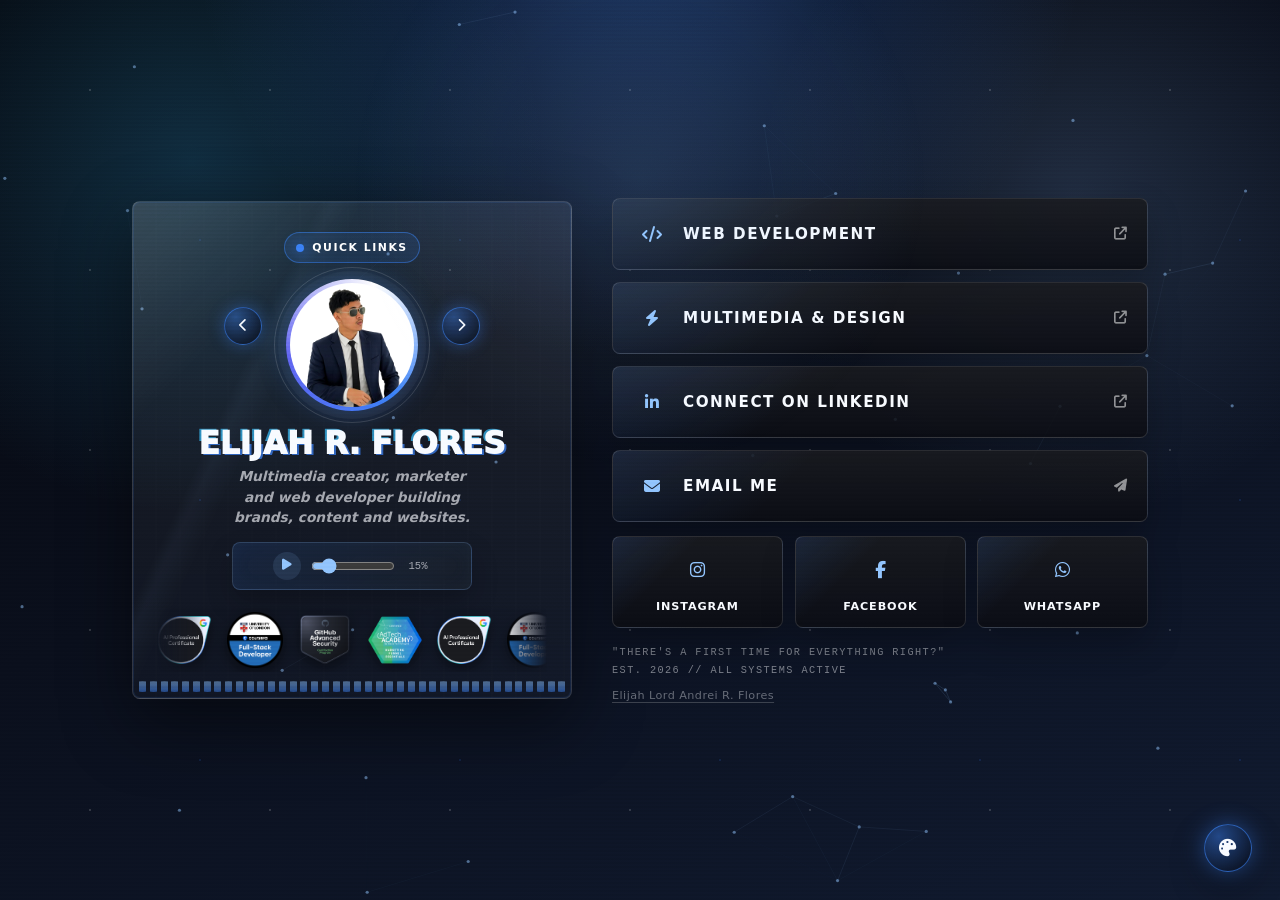
==== index.html @ 5e75b644 "Add About landing page, merged web portfolio and domain/SEO updates - /about/: landing page about El" ====
<!DOCTYPE html>
<html lang="en">
<head>
    <meta charset="UTF-8">
    <meta name="viewport" content="width=device-width, initial-scale=1.0">
    <meta name="theme-color" content="#04060c">
    <meta name="description" content="Elijah Lord Andrei R. Flores (Elijah Flores) is a multimedia creator, marketer and web developer. Find his web development work, portfolio, LinkedIn, email and social links in one place.">
    <meta name="keywords" content="Elijah Lord Andrei R. Flores, Elijah Flores, Elijah R. Flores, Elijah, Elijah Flores web developer, Elijah Flores portfolio, Elijah Flores links, multimedia, marketing, web developer, full-stack developer">
    <meta name="author" content="Elijah Lord Andrei R. Flores">
    <meta name="robots" content="index, follow, max-image-preview:large">
    <link rel="canonical" href="https://www.elijahflores.xyz/">
    <meta property="og:type" content="website">
    <meta property="og:site_name" content="Elijah R. Flores">
    <meta property="og:url" content="https://www.elijahflores.xyz/">
    <meta property="og:title" content="Elijah R. Flores | Links, Portfolio &amp; Socials">
    <meta property="og:description" content="Multimedia creator, marketer and web developer. Portfolio, LinkedIn, email and socials in one place.">
    <meta property="og:image" content="https://www.elijahflores.xyz/images/og/elijah-flores-links.jpg">
    <meta property="og:image:secure_url" content="https://www.elijahflores.xyz/images/og/elijah-flores-links.jpg">
    <meta property="og:image:type" content="image/jpeg">
    <meta property="og:image:width" content="1200">
    <meta property="og:image:height" content="630">
    <meta property="og:image:alt" content="Elijah R. Flores - Links and Portfolio">
    <meta name="twitter:card" content="summary_large_image">
    <meta name="twitter:title" content="Elijah R. Flores | Links, Portfolio &amp; Socials">
    <meta name="twitter:description" content="Multimedia creator, marketer and web developer. Portfolio, LinkedIn, email and socials in one place.">
    <meta name="twitter:image" content="https://www.elijahflores.xyz/images/og/elijah-flores-links.jpg">
    <meta name="twitter:image:alt" content="Elijah R. Flores - Links and Portfolio">
    <title>Elijah Lord Andrei R. Flores | Elijah Flores - Links, Multimedia, Marketing & Web Developer</title>
    <script type="application/ld+json">{"@context": "https://schema.org", "@type": "Person", "name": "Elijah Lord Andrei R. Flores", "givenName": "Elijah Lord Andrei", "familyName": "Flores", "alternateName": ["Elijah Flores", "Elijah R. Flores", "Elijah Lord Andrei Flores", "Elijah Lord Andrei R. Flores", "Elijah", "primelordd"], "url": "https://www.elijahflores.xyz/", "image": "https://www.elijahflores.xyz/images/og/elijah-flores-links.jpg", "jobTitle": "Web Developer, Multimedia Creator and Marketer", "description": "Elijah Lord Andrei R. Flores (Elijah Flores) is a multimedia creator, marketer and web developer. Find his web development work, portfolio, LinkedIn, email and social links in one place.", "knowsAbout": ["Web development", "Full-stack development", "Multimedia", "Digital marketing", "Social media content", "Branding", "Generative AI"], "sameAs": ["https://www.elijahflores.xyz/web-development/", "https://elijahportfolio.xyz", "https://www.linkedin.com/in/elijahlordandreiflores/", "https://www.instagram.com/primelordd", "https://www.facebook.com/dreiixx1/"]}</script>
    <script type="application/ld+json">{"@context": "https://schema.org", "@type": "WebSite", "name": "Elijah R. Flores | Links", "alternateName": ["Elijah Flores Links", "Elijah Lord Andrei R. Flores"], "url": "https://www.elijahflores.xyz/", "inLanguage": "en", "author": {"@type": "Person", "name": "Elijah Lord Andrei R. Flores"}}</script>
    <script>try{var t=localStorage.getItem("quicklinks_theme");if(t)document.documentElement.dataset.theme=t}catch(e){}</script>
    <link rel="stylesheet" href="style.css">
    <link rel="stylesheet" href="https://cdnjs.cloudflare.com/ajax/libs/font-awesome/6.4.0/css/all.min.css">
</head>
<body>
    <div class="space-background">
        <div class="city-glow"></div>
        <div class="halftone"></div>
        <div class="web-grid"></div>
        <div class="starfield"></div>
        <canvas id="web-canvas" aria-hidden="true"></canvas>
        <div class="binary-stream" aria-hidden="true"></div>
    </div>

    <div class="theme-modal" id="theme-modal" hidden>
        <div class="theme-backdrop" data-close></div>
        <div class="theme-dialog" role="dialog" aria-modal="true" aria-labelledby="theme-title">
            <div class="theme-dialog-head">
                <h2 id="theme-title">Choose a theme</h2>
                <button class="theme-close" type="button" aria-label="Close" data-close><i data-icon="close" class="fa-solid fa-xmark"></i></button>
            </div>
            <div class="theme-menu" id="theme-menu" role="radiogroup" aria-label="Theme"></div>
        </div>
    </div>

    <audio id="bg-music" preload="auto" autoplay loop>
        <source src="bgmusic.mp3" type="audio/mpeg">
    </audio>

    <main class="container">
        <header class="profile">
            <svg class="web-corner tl" viewBox="0 0 120 120" aria-hidden="true"><path d="M0 0 L120 0 M0 0 L110 45 M0 0 L85 85 M0 0 L45 110 M0 0 L0 120 M30 0 Q26 22 0 30 M58 0 Q48 48 0 58 M90 0 Q72 72 0 90" transform="translate(0 0)"/></svg><svg class="web-corner tr" viewBox="0 0 120 120" aria-hidden="true"><path d="M0 0 L120 0 M0 0 L110 45 M0 0 L85 85 M0 0 L45 110 M0 0 L0 120 M30 0 Q26 22 0 30 M58 0 Q48 48 0 58 M90 0 Q72 72 0 90" transform="translate(0 0)"/></svg><svg class="web-corner bl" viewBox="0 0 120 120" aria-hidden="true"><path d="M0 0 L120 0 M0 0 L110 45 M0 0 L85 85 M0 0 L45 110 M0 0 L0 120 M30 0 Q26 22 0 30 M58 0 Q48 48 0 58 M90 0 Q72 72 0 90" transform="translate(0 0)"/></svg><svg class="web-corner br" viewBox="0 0 120 120" aria-hidden="true"><path d="M0 0 L120 0 M0 0 L110 45 M0 0 L85 85 M0 0 L45 110 M0 0 L0 120 M30 0 Q26 22 0 30 M58 0 Q48 48 0 58 M90 0 Q72 72 0 90" transform="translate(0 0)"/></svg><div class="theme-emblem spider"><svg class="hanging-spider" viewBox="0 0 34 120" aria-hidden="true"><line class="thread" x1="17" y1="0" x2="17" y2="92"/><g transform="translate(17 104)"><path class="legs" d="M-4 -2 L-13 -9 L-16 -2 M-4 1 L-14 3 L-15 10 M-4 4 L-10 12 M4 -2 L13 -9 L16 -2 M4 1 L14 3 L15 10 M4 4 L10 12"/><ellipse class="bug" rx="6" ry="8" cy="2"/><circle class="bug" r="4" cy="-8"/><path class="mark" d="M0 -2 L2.2 3 L0 8 L-2.2 3 Z"/></g></svg></div><div class="theme-emblem bat"><svg viewBox="0 0 100 50" aria-hidden="true"><path fill="#ffc400" d="M50 4 L56 14 Q62 10 70 12 Q82 6 98 20 Q86 20 82 28 Q80 24 74 26 Q68 28 66 36 Q60 30 56 34 L50 46 L44 34 Q40 30 34 36 Q32 28 26 26 Q20 24 18 28 Q14 20 2 20 Q18 6 30 12 Q38 10 44 14 Z"/></svg></div><div class="theme-emblem reactor"><svg viewBox="0 0 60 60" aria-hidden="true"><circle cx="30" cy="30" r="27" fill="#061a22" stroke="#6fe3ff" stroke-width="2"/><circle cx="30" cy="30" r="19" fill="none" stroke="#6fe3ff" stroke-width="2" stroke-dasharray="7 4"/><circle cx="30" cy="30" r="9" fill="#e9fbff"/><circle cx="30" cy="30" r="13" fill="none" stroke="#6fe3ff" stroke-width="1.5"/></svg></div>
            <div class="signal-pill">
                <span class="pulse-dot"></span>
                Quick Links
            </div>
            <div class="profile-stage">
                <div class="profile-frame">
                <img src="images/profile/web/default.jpg" alt="Elijah Flores" class="profile-img" decoding="async">
                <img class="profile-img-fx" alt="" aria-hidden="true" decoding="async">
            </div>
                <button class="theme-step prev" id="theme-prev" type="button" aria-label="Previous theme"><i data-icon="prev" class="fa-solid fa-chevron-left"></i></button>
                    <button class="theme-step next" id="theme-next" type="button" aria-label="Next theme"><i data-icon="next" class="fa-solid fa-chevron-right"></i></button>
            </div>
            <h1 class="glitch" data-text="ELIJAH R. FLORES">ELIJAH R. FLORES</h1>
            <p class="profile-bio" id="profile-bio">Multimedia creator, marketer and web developer building brands, content and websites.</p>
                        <div class="volume-control" id="volume-control" aria-label="Background music controls">
                <button class="music-toggle" id="music-toggle" type="button" aria-label="Pause music">
                    <i class="fa-solid fa-pause" id="vol-icon"></i>
                </button>
                <div class="volume-details">
                    <input type="range" id="volume-slider" min="0" max="1" step="0.01" value="0.15" aria-label="Volume">
                    <span id="vol-percentage">15%</span>
                </div>
            </div>
        <div class="badge-marquee" aria-label="Certification badges">
            <div class="music-visualizer" aria-hidden="true"><span></span><span></span><span></span><span></span><span></span><span></span><span></span><span></span><span></span><span></span><span></span><span></span><span></span><span></span><span></span><span></span><span></span><span></span><span></span><span></span><span></span><span></span><span></span><span></span><span></span><span></span><span></span><span></span><span></span><span></span><span></span><span></span><span></span><span></span><span></span><span></span><span></span><span></span><span></span><span></span></div>
                        <div class="badge-viewport"><div class="badge-track"><span class="badge-item" title="Google AI Professional Certificate — Coursera"><img src="images/badges/google-ai-professional-certificate.png" alt="Google AI Professional Certificate" loading="lazy" decoding="async"></span><span class="badge-item" title="Full-Stack Developer — University of London on Coursera"><img src="images/badges/full-stack-developer.png" alt="Full-Stack Developer" loading="lazy" decoding="async"></span><span class="badge-item" title="GitHub Advanced Security — GitHub"><img src="images/badges/github-advanced-security.png" alt="GitHub Advanced Security" loading="lazy" decoding="async"></span><span class="badge-item" title="Marketing Funnel Essentials — Basis Technologies"><img src="images/badges/marketing-funnel-essentials.png" alt="Marketing Funnel Essentials" loading="lazy" decoding="async"></span><span class="badge-item" title="Google AI Professional Certificate — Coursera"><img src="images/badges/google-ai-professional-certificate.png" alt="" loading="lazy" decoding="async"></span><span class="badge-item" title="Full-Stack Developer — University of London on Coursera"><img src="images/badges/full-stack-developer.png" alt="" loading="lazy" decoding="async"></span><span class="badge-item" title="GitHub Advanced Security — GitHub"><img src="images/badges/github-advanced-security.png" alt="" loading="lazy" decoding="async"></span><span class="badge-item" title="Marketing Funnel Essentials — Basis Technologies"><img src="images/badges/marketing-funnel-essentials.png" alt="" loading="lazy" decoding="async"></span><span class="badge-item" title="Google AI Professional Certificate — Coursera"><img src="images/badges/google-ai-professional-certificate.png" alt="" loading="lazy" decoding="async"></span><span class="badge-item" title="Full-Stack Developer — University of London on Coursera"><img src="images/badges/full-stack-developer.png" alt="" loading="lazy" decoding="async"></span><span class="badge-item" title="GitHub Advanced Security — GitHub"><img src="images/badges/github-advanced-security.png" alt="" loading="lazy" decoding="async"></span><span class="badge-item" title="Marketing Funnel Essentials — Basis Technologies"><img src="images/badges/marketing-funnel-essentials.png" alt="" loading="lazy" decoding="async"></span><span class="badge-item" title="Google AI Professional Certificate — Coursera"><img src="images/badges/google-ai-professional-certificate.png" alt="" loading="lazy" decoding="async"></span><span class="badge-item" title="Full-Stack Developer — University of London on Coursera"><img src="images/badges/full-stack-developer.png" alt="" loading="lazy" decoding="async"></span><span class="badge-item" title="GitHub Advanced Security — GitHub"><img src="images/badges/github-advanced-security.png" alt="" loading="lazy" decoding="async"></span><span class="badge-item" title="Marketing Funnel Essentials — Basis Technologies"><img src="images/badges/marketing-funnel-essentials.png" alt="" loading="lazy" decoding="async"></span></div></div>
        </div>
        </header>

        <!-- SLIDESHOW DISABLED: remove this comment wrapper (and the one around slideshow.js) to re-enable
        <section class="slideshow-container" aria-label="Portfolio preview">
            <div class="section-kicker">
                <span>Featured Work</span>
                <span class="live-wire"></span>
            </div>
            <div class="slider-wrapper">
                <div class="slide active">
                    <picture>
                        <source srcset="images/optimized/Portfolio-Post_05-mobile.jpg" media="(max-width: 700px)">
                        <img src="images/optimized/Portfolio-Post_05-mobile.jpg" alt="Design Project 1" loading="eager" decoding="async" fetchpriority="high">
                    </picture>
                    <div class="slide-caption">About me</div>
                </div>
                <div class="slide">
                    <picture>
                        <source srcset="images/optimized/Portfolio-Post_01-mobile.jpg" media="(max-width: 700px)">
                        <img src="images/optimized/Portfolio-Post_01-mobile.jpg" alt="Design Project 2" loading="lazy" decoding="async">
                    </picture>
                    <div class="slide-caption">Brand & Companies I worked with</div>
                </div>
                <div class="slide">
                    <picture>
                        <source srcset="images/optimized/Portfolio-Post_02-mobile.jpg" media="(max-width: 700px)">
                        <img src="images/optimized/Portfolio-Post_02-mobile.jpg" alt="Design Project 3" loading="lazy" decoding="async">
                    </picture>
                    <div class="slide-caption">Social Media Posts</div>
                </div>
                <div class="slide">
                    <picture>
                        <source srcset="images/optimized/Portfolio-Post_03-mobile.jpg" media="(max-width: 700px)">
                        <img src="images/optimized/Portfolio-Post_03-mobile.jpg" alt="Design Project 4" loading="lazy" decoding="async">
                    </picture>
                    <div class="slide-caption">Social Media Reels</div>
                </div>
                <div class="slide">
                    <picture>
                        <source srcset="images/optimized/Portfolio-Post_04-mobile.jpg" media="(max-width: 700px)">
                        <img src="images/optimized/Portfolio-Post_04-mobile.jpg" alt="Design Project 5" loading="lazy" decoding="async">
                    </picture>
                    <div class="slide-caption">Tools I use</div>
                </div>
                <div class="slide">
                    <picture>
                        <source srcset="images/optimized/Portfolio-Post_06-mobile.jpg" media="(max-width: 700px)">
                        <img src="images/optimized/Portfolio-Post_06-mobile.jpg" alt="Design Project 6" loading="lazy" decoding="async">
                    </picture>
                    <div class="slide-caption">Brandings</div>
                </div>
            </div>

            <button class="slider-btn prev" id="prevSlide" type="button" aria-label="Previous slide">
                <i class="fa-solid fa-chevron-left"></i>
            </button>

            <button class="slider-btn next" id="nextSlide" type="button" aria-label="Next slide">
                <i class="fa-solid fa-chevron-right"></i>
            </button>

            <div class="slider-dots" aria-label="Slide navigation">
                <button class="dot active" type="button" aria-label="Show slide 1"></button>
                <button class="dot" type="button" aria-label="Show slide 2"></button>
                <button class="dot" type="button" aria-label="Show slide 3"></button>
                <button class="dot" type="button" aria-label="Show slide 4"></button>
                <button class="dot" type="button" aria-label="Show slide 5"></button>
                <button class="dot" type="button" aria-label="Show slide 6"></button>
            </div>
        </section>
        -->

        <nav class="link-grid" aria-label="Quick links">
            <a href="web-development/" class="universal-btn" target="_blank" rel="noopener noreferrer">
                <div class="btn-content">
                    <i data-icon="web" class="fa-solid fa-code"></i>
                    <span>Web Development</span>
                </div>
                <i data-icon="ext" class="fa-solid fa-arrow-up-right-from-square btn-arrow"></i>
                <div class="btn-shimmer"></div>
            </a>

            <a href="https://elijahportfolio.xyz" class="universal-btn" target="_blank" rel="noopener noreferrer">
                <div class="btn-content">
                    <i data-icon="portfolio" class="fa-solid fa-bolt"></i>
                    <span>Multimedia &amp; Design</span>
                </div>
                <i data-icon="ext" class="fa-solid fa-arrow-up-right-from-square btn-arrow"></i>
                <div class="btn-shimmer"></div>
            </a>

            <a href="https://www.linkedin.com/in/elijahlordandreiflores/" class="universal-btn" target="_blank" rel="noopener noreferrer">
                <div class="btn-content">
                    <i class="fa-brands fa-linkedin-in"></i>
                    <span>Connect on LinkedIn</span>
                </div>
                <i data-icon="ext" class="fa-solid fa-arrow-up-right-from-square btn-arrow"></i>
                <div class="btn-shimmer"></div>
            </a>
        </nav>

        <nav class="link-grid contact-grid" aria-label="Contact links">
            <a href="mailto:elijahflores0204@gmail.com" class="universal-btn" target="_blank" rel="noopener noreferrer">
                <div class="btn-content">
                    <i data-icon="mail" class="fa-solid fa-envelope"></i>
                    <span>Email Me</span>
                </div>
                <i data-icon="send" class="fa-solid fa-paper-plane btn-arrow"></i>
                <div class="btn-shimmer"></div>
            </a>
        </nav>

        <nav class="social-grid" aria-label="Social links">
            <a href="https://www.instagram.com/primelordd" class="social-chip" target="_blank" rel="noopener noreferrer" aria-label="Instagram">
                <i class="fa-brands fa-instagram"></i>
                <span>Instagram</span>
            </a>

            <a href="https://www.facebook.com/dreiixx1/" class="social-chip" target="_blank" rel="noopener noreferrer" aria-label="Facebook">
                <i class="fa-brands fa-facebook-f"></i>
                <span>Facebook</span>
            </a>

            <a href="https://wa.me/639694589629" class="social-chip" target="_blank" rel="noopener noreferrer" aria-label="WhatsApp">
                <i class="fa-brands fa-whatsapp"></i>
                <span>WhatsApp</span>
            </a>
        </nav>

        <footer>
            <p class="timestamp">"There's a first time for everything right?"</p>
            <p class="timestamp">EST. 2026 // ALL SYSTEMS ACTIVE</p>
            <p class="footer-credit"><a href="about/" title="About Elijah Lord Andrei R. Flores - Elijah Flores, web developer, multimedia and marketing">Elijah Lord Andrei R. Flores</a></p>
        </footer>
    </main>

<button class="theme-toggle" id="theme-toggle" type="button" aria-label="Choose theme" aria-haspopup="dialog"><i data-icon="theme" class="fa-solid fa-palette"></i></button>

    <button class="back-to-top" id="back-to-top" type="button" aria-label="Back to top">
        <i data-icon="top" class="fa-solid fa-chevron-up"></i>
    </button>

    <script src="theme.js"></script>
    <script src="script.js"></script>
    <script src="spider-web.js"></script>
    <!-- <script src="slideshow.js"></script> -->
</body>
</html>
---- style.css ----
:root {
    --void: #030309;
    --void-2: #090913;
    --ink: #0d0d12;
    --panel: rgba(13, 14, 22, 0.72);
    --panel-strong: rgba(5, 6, 12, 0.88);
    --chrome: #f8fbff;
    --muted: rgba(248, 251, 255, 0.64);
    --faint: rgba(248, 251, 255, 0.16);
    --red: #3b82f6;
    --red-rgb: 59, 130, 246;
    --electric-rgb: 147, 197, 253;
    --cyan-rgb: 56, 189, 248;
    --accent2: #6366f1;
    --bg-a: #04060c;
    --bg-b: #0a0f1c;
    --bg-c: #101a30;
    --emblem-fx: none;
    --red-dark: #8f061d;
    --electric: #93c5fd;
    --cyan: #38bdf8;
    --violet: #aa55ff;
    --radius: 8px;
    --shadow-red: 0 0 28px rgba(var(--red-rgb), 0.34);
    --shadow-electric: 0 0 28px rgba(var(--electric-rgb), 0.28);
}

* {
    margin: 0;
    padding: 0;
    box-sizing: border-box;
}

html {
    color-scheme: dark;
    scroll-behavior: smooth;
}

body {
    min-height: 100vh;
    overflow-x: hidden;
    background: var(--void);
    color: var(--chrome);
    font-family: Inter, ui-sans-serif, system-ui, -apple-system, BlinkMacSystemFont, "Segoe UI", sans-serif;
}

body.is-loading {
    cursor: progress;
}

body::before {
    content: "";
    position: fixed;
    inset: 0;
    z-index: 30;
    pointer-events: none;
    background: linear-gradient(rgba(255, 255, 255, 0.035) 50%, rgba(0, 0, 0, 0.06) 50%);
    background-size: 100% 4px;
    mix-blend-mode: overlay;
    opacity: 0.38;
}

body::after {
    content: "";
    position: fixed;
    inset: 0;
    z-index: 31;
    pointer-events: none;
    background: radial-gradient(circle at var(--cursor-x, 50%) var(--cursor-y, 20%), rgba(var(--electric-rgb), 0.16), transparent 18rem);
    opacity: 0.85;
}

button,
input,
a {
    font: inherit;
}

a {
    color: inherit;
}

.space-background {
    position: fixed;
    inset: 0;
    z-index: -4;
    overflow: hidden;
    background:
        radial-gradient(circle at 50% -10%, rgba(var(--red-rgb), 0.34), transparent 28rem),
        radial-gradient(circle at 15% 18%, rgba(var(--cyan-rgb), 0.2), transparent 22rem),
        radial-gradient(circle at 84% 22%, rgba(var(--electric-rgb), 0.16), transparent 20rem),
        linear-gradient(155deg, var(--bg-a) 0%, var(--bg-b) 45%, var(--bg-c) 100%);
}

.city-glow {
    position: absolute;
    inset: auto -8rem -10rem -8rem;
    height: 45vh;
    background:
        linear-gradient(90deg, transparent 0 7%, rgba(var(--red-rgb), 0.24) 7% 8%, transparent 8% 14%, rgba(var(--cyan-rgb), 0.2) 14% 15%, transparent 15% 26%, rgba(var(--electric-rgb), 0.16) 26% 27%, transparent 27% 100%),
        linear-gradient(180deg, transparent, rgba(var(--red-rgb), 0.2) 45%, rgba(0, 0, 0, 0.78));
    clip-path: polygon(0 48%, 8% 45%, 8% 30%, 14% 30%, 14% 53%, 22% 50%, 22% 34%, 29% 34%, 29% 42%, 36% 42%, 36% 22%, 43% 22%, 43% 55%, 51% 46%, 51% 18%, 58% 18%, 58% 42%, 66% 42%, 66% 27%, 73% 27%, 73% 54%, 81% 48%, 81% 32%, 89% 32%, 89% 46%, 100% 44%, 100% 100%, 0 100%);
    filter: blur(1px);
    opacity: 0.52;
}

.halftone {
    position: absolute;
    inset: 0;
    background-image: radial-gradient(circle, rgba(255, 255, 255, 0.18) 1px, transparent 1.4px);
    background-size: 14px 14px;
    opacity: 0.15;
    mask-image: radial-gradient(circle at 50% 20%, #000 0 22rem, transparent 60rem);
}

.web-grid {
    position: absolute;
    inset: -20%;
    background:
        repeating-linear-gradient(32deg, transparent 0 88px, rgba(255, 255, 255, 0.075) 89px, transparent 90px),
        repeating-linear-gradient(148deg, transparent 0 92px, rgba(var(--red-rgb), 0.09) 93px, transparent 94px);
    transform: rotate(-5deg);
    opacity: 0.35;
    animation: webDrift 22s linear infinite;
}

.starfield {
    position: absolute;
    inset: 0;
    background-image:
        radial-gradient(circle, rgba(255, 255, 255, 0.8) 0 1px, transparent 1.5px),
        radial-gradient(circle, rgba(var(--red-rgb), 0.7) 0 1px, transparent 1.6px);
    background-size: 180px 180px, 260px 260px;
    background-position: 0 0, 70px 110px;
    opacity: 0.2;
    animation: starSwim 85s linear infinite;
}

#web-canvas {
    position: fixed;
    inset: 0;
    width: 100vw;
    height: 100vh;
    z-index: -1;
    pointer-events: none;
}

.binary-stream {
    position: fixed;
    inset: 0;
    z-index: -2;
    overflow: hidden;
    pointer-events: none;
}

.binary-unit {
    position: absolute;
    color: var(--electric);
    font-family: ui-monospace, SFMono-Regular, Consolas, "Liberation Mono", monospace;
    font-weight: 800;
    text-shadow: 0 0 16px rgba(var(--electric-rgb), 0.75);
    opacity: 0;
    animation: driftFall linear forwards;
}

.electric-spark {
    position: fixed;
    z-index: 40;
    width: 9px;
    height: 9px;
    border-radius: 999px;
    pointer-events: none;
    background: var(--electric);
    box-shadow: 0 0 14px var(--electric), 0 0 28px rgba(var(--red-rgb), 0.7);
    transform: translate(-50%, -50%);
    animation: sparkPop 720ms ease-out forwards;
}

.container {
    position: relative;
    z-index: 10;
    width: min(100%, 456px);
    margin: 0 auto;
    padding: 34px 18px 42px;
    animation: cameraDrop 900ms cubic-bezier(0.16, 1, 0.3, 1) both;
}

.profile {
    position: relative;
    margin-bottom: 20px;
    padding: 22px 18px 20px;
    text-align: center;
    background:
        linear-gradient(135deg, rgba(255, 255, 255, 0.1), transparent 24%),
        linear-gradient(180deg, rgba(255, 255, 255, 0.08), rgba(255, 255, 255, 0.025));
    border: 1px solid rgba(255, 255, 255, 0.14);
    border-radius: var(--radius);
    box-shadow: 0 24px 70px rgba(0, 0, 0, 0.48), inset 0 0 0 1px rgba(var(--red-rgb), 0.12);
    backdrop-filter: blur(18px);
    overflow: hidden;
    animation: cinematicRise 900ms 90ms cubic-bezier(0.16, 1, 0.3, 1) both;
}

.profile::before,
.profile::after {
    content: "";
    position: absolute;
    inset: 0;
    pointer-events: none;
}

.profile::before {
    background:
        linear-gradient(115deg, transparent 0 28%, rgba(var(--electric-rgb), 0.18) 30%, transparent 34% 100%),
        repeating-linear-gradient(90deg, transparent 0 22px, rgba(255, 255, 255, 0.045) 23px, transparent 24px);
    mix-blend-mode: screen;
    opacity: 0.46;
}

.profile::after {
    border: 1px solid rgba(var(--red-rgb), 0.42);
    clip-path: polygon(0 0, 34% 0, 34% 1px, 66% 1px, 66% 0, 100% 0, 100% 100%, 70% 100%, 70% calc(100% - 1px), 28% calc(100% - 1px), 28% 100%, 0 100%);
}

.signal-pill {
    position: relative;
    z-index: 1;
    display: inline-flex;
    align-items: center;
    gap: 8px;
    margin-bottom: 16px;
    padding: 8px 11px;
    border: 1px solid rgba(var(--electric-rgb), 0.28);
    border-radius: 999px;
    background: rgba(var(--electric-rgb), 0.08);
    color: var(--electric);
    font-size: 0.68rem;
    font-weight: 800;
    letter-spacing: 0.14em;
    text-transform: uppercase;
}

.pulse-dot {
    width: 8px;
    height: 8px;
    border-radius: 999px;
    background: var(--electric);
    box-shadow: 0 0 14px var(--electric);
    animation: pulse 1.4s ease-in-out infinite;
}

.profile-frame {
    position: relative;
    z-index: 1;
    width: 132px;
    height: 132px;
    margin: 0 auto 18px;
    padding: 4px;
    border-radius: 30% 12% 30% 12%;
    background:
        conic-gradient(from 140deg, var(--red), var(--electric), var(--cyan), var(--red)),
        linear-gradient(#000, #000);
    box-shadow: var(--shadow-red), 0 0 0 8px rgba(255, 255, 255, 0.035);
    animation: profileCharge 5s ease-in-out infinite;
}

.profile-frame::before {
    content: "";
    position: absolute;
    inset: -12px;
    z-index: 0;
    border: 1px solid rgba(255, 255, 255, 0.14);
    border-radius: 32% 14% 32% 14%;
    transform: rotate(-4deg);
}

.music-visualizer {
    position: absolute;
    inset: -6px -18px -20px;
    z-index: 0;
    display: flex;
    align-items: flex-end;
    justify-content: space-between;
    gap: 3px;
    pointer-events: none;
    opacity: 0.5;
    transition: opacity 240ms ease;
}

.music-visualizer span {
    flex: 1 1 0;
    height: 100%;
    border-radius: 3px 3px 0 0;
    background: linear-gradient(180deg, var(--red), var(--electric));
    box-shadow: 0 0 10px rgba(var(--electric-rgb), 0.5);
    transform-origin: 50% 100%;
    transform: scaleY(0.12);
    animation: visualizerIdle 1.8s ease-in-out infinite;
    animation-delay: calc(var(--i, 0) * -70ms);
}

body.music-playing .music-visualizer { opacity: 0.85; }
body.music-playing .music-visualizer span { animation-name: visualizerPulse; animation-duration: 760ms; }

.profile-img {
    position: relative;
    z-index: 2;
    display: block;
    width: 100%;
    height: 100%;
    object-fit: cover;
    object-position: 50% 24%;
    border-radius: inherit;
    filter: contrast(1.08) saturate(1.05);
}

h1 {
    position: relative;
    z-index: 1;
    margin-bottom: 8px;
    color: var(--chrome);
    font-size: 1.95rem;
    line-height: 0.92;
    font-weight: 950;
    letter-spacing: 0;
    text-transform: uppercase;
    text-wrap: balance;
}

.glitch::before,
.glitch::after {
    content: attr(data-text);
    position: absolute;
    inset: 0;
    pointer-events: none;
    opacity: 0.72;
}

.glitch::before {
    color: var(--cyan);
    z-index: -1;
    clip-path: inset(0 0 55% 0);
    transform: translate(-2px, -1px);
    animation: glitchShift 2.6s infinite steps(2, end);
}

.glitch::after {
    color: var(--red);
    z-index: -2;
    clip-path: inset(48% 0 0 0);
    transform: translate(2px, 1px);
    animation: glitchShift 3.2s infinite reverse steps(2, end);
}

.tagline {
    position: relative;
    z-index: 1;
    margin-bottom: 15px;
    color: var(--muted);
    font-size: 0.72rem;
    font-weight: 800;
    letter-spacing: 0.2em;
    text-transform: uppercase;
}

.profile-stats {
    position: relative;
    z-index: 1;
    display: grid;
    grid-template-columns: repeat(3, 1fr);
    gap: 8px;
    margin-bottom: 12px;
}

.profile-stats span {
    min-width: 0;
    padding: 9px 6px;
    border: 1px solid rgba(255, 255, 255, 0.12);
    background: rgba(0, 0, 0, 0.32);
    color: var(--chrome);
    font-size: 0.68rem;
    font-weight: 850;
    letter-spacing: 0.1em;
    text-transform: uppercase;
}

.section-kicker {
    position: absolute;
    top: 12px;
    left: 12px;
    right: 12px;
    z-index: 12;
    display: flex;
    align-items: center;
    gap: 10px;
    color: var(--electric);
    font-size: 0.66rem;
    font-weight: 900;
    letter-spacing: 0.18em;
    text-transform: uppercase;
    text-shadow: 0 0 16px rgba(var(--electric-rgb), 0.7);
}

.live-wire {
    flex: 1;
    height: 1px;
    background: linear-gradient(90deg, var(--electric), rgba(var(--red-rgb), 0.2), transparent);
    box-shadow: 0 0 16px rgba(var(--electric-rgb), 0.75);
}

.slideshow-container {
    position: relative;
    width: 100%;
    aspect-ratio: 1 / 1.08;
    margin-bottom: 16px;
    overflow: hidden;
    border: 1px solid rgba(255, 255, 255, 0.15);
    border-radius: var(--radius);
    background: var(--panel-strong);
    box-shadow: 0 24px 70px rgba(0, 0, 0, 0.52), var(--shadow-red);
    isolation: isolate;
    animation: cinematicRise 900ms 220ms cubic-bezier(0.16, 1, 0.3, 1) both;
}

.slideshow-container::before {
    content: "";
    position: absolute;
    inset: 0;
    z-index: 4;
    pointer-events: none;
    background:
        linear-gradient(180deg, rgba(0, 0, 0, 0.38), transparent 28%, rgba(0, 0, 0, 0.82)),
        repeating-linear-gradient(0deg, transparent 0 17px, rgba(255, 255, 255, 0.035) 18px, transparent 19px);
}

.slideshow-container::after {
    content: "";
    position: absolute;
    inset: 0;
    z-index: 5;
    pointer-events: none;
    border: 1px solid rgba(var(--red-rgb), 0.35);
    box-shadow: inset 0 0 34px rgba(var(--red-rgb), 0.16);
}

.slider-wrapper,
.slide,
.slide picture {
    position: relative;
    width: 100%;
    height: 100%;
}

.slide picture {
    display: block;
}

.slide {
    position: absolute;
    inset: 0;
    opacity: 0;
    transform: scale(1.06) skewX(-0.6deg);
    transition: opacity 650ms ease, transform 900ms ease;
}

.slide.active {
    opacity: 1;
    transform: scale(1) skewX(0);
}

.slide img {
    display: block;
    width: 100%;
    height: 100%;
    object-fit: cover;
    opacity: 0;
    filter: saturate(1.1) contrast(1.04);
    transition: opacity 420ms ease, filter 420ms ease;
}

.slide img.is-loaded {
    opacity: 1;
}

.slide-caption {
    position: absolute;
    left: 12px;
    right: 12px;
    bottom: 42px;
    z-index: 8;
    width: auto;
    padding: 13px 14px;
    border-left: 3px solid var(--electric);
    border-radius: 0 var(--radius) var(--radius) 0;
    background:
        linear-gradient(90deg, rgba(0, 0, 0, 0.9), rgba(7, 8, 13, 0.78) 65%, rgba(0, 0, 0, 0.2)),
        repeating-linear-gradient(135deg, transparent 0 10px, rgba(255, 255, 255, 0.04) 11px, transparent 12px);
    color: var(--chrome);
    font-size: 0.72rem;
    font-weight: 900;
    letter-spacing: 0.16em;
    text-align: left;
    text-shadow: 0 2px 10px rgba(0, 0, 0, 0.96);
    text-transform: uppercase;
    backdrop-filter: blur(10px);
    box-shadow: 0 10px 26px rgba(0, 0, 0, 0.35);
}

.slider-btn {
    position: absolute;
    top: 50%;
    z-index: 16;
    display: grid;
    place-items: center;
    width: 40px;
    height: 48px;
    border: 1px solid rgba(255, 255, 255, 0.14);
    background: rgba(0, 0, 0, 0.62);
    color: var(--chrome);
    cursor: pointer;
    transition: transform 180ms ease, background 180ms ease, color 180ms ease, border-color 180ms ease;
    backdrop-filter: blur(14px);
}

.slider-btn:focus-visible {
    border-color: rgba(var(--electric-rgb), 0.8);
    background: var(--electric);
    color: #111;
    outline: none;
}

.slider-btn:active {
    transform: translateY(-50%) scale(0.94);
}

.prev {
    left: 10px;
    transform: translateY(-50%);
}

.next {
    right: 10px;
    transform: translateY(-50%);
}

.slider-dots {
    position: absolute;
    bottom: 14px;
    left: 50%;
    z-index: 18;
    display: flex;
    gap: 8px;
    transform: translateX(-50%);
}

.dot {
    width: 8px;
    height: 8px;
    border: 0;
    border-radius: 999px;
    background: rgba(255, 255, 255, 0.34);
    cursor: pointer;
    transition: width 240ms ease, background 240ms ease, box-shadow 240ms ease;
}

.dot:focus-visible {
    background: var(--cyan);
    outline: none;
}

.dot.active {
    width: 26px;
    background: var(--electric);
    box-shadow: 0 0 16px rgba(var(--electric-rgb), 0.85);
}

.link-grid {
    display: flex;
    flex-direction: column;
    gap: 10px;
}

.universal-btn,
.social-chip {
    position: relative;
    align-items: center;
    overflow: hidden;
    border: 1px solid rgba(255, 255, 255, 0.13);
    border-radius: var(--radius);
    background:
        linear-gradient(135deg, rgba(var(--red-rgb), 0.13), transparent 34%),
        linear-gradient(180deg, rgba(255, 255, 255, 0.07), rgba(255, 255, 255, 0.025)),
        rgba(5, 6, 12, 0.86);
    color: var(--chrome);
    text-decoration: none;
    box-shadow: 0 16px 34px rgba(0, 0, 0, 0.24);
    backdrop-filter: blur(16px);
    transition: transform 220ms ease, border-color 220ms ease, box-shadow 220ms ease, background 220ms ease;
    will-change: transform;
    animation: linkStagger 700ms cubic-bezier(0.16, 1, 0.3, 1) both;
}

.universal-btn {
    display: flex;
    justify-content: space-between;
    min-height: 62px;
    padding: 11px 13px;
}

.universal-btn:nth-child(1) {
    animation-delay: 340ms;
}

.universal-btn:nth-child(2) {
    animation-delay: 420ms;
}

.contact-grid .universal-btn {
    animation-delay: 660ms;
}

.universal-btn::before {
    content: "";
    position: absolute;
    inset: 0;
    opacity: 0;
    background:
        linear-gradient(90deg, transparent, rgba(var(--electric-rgb), 0.16), transparent),
        repeating-linear-gradient(135deg, transparent 0 12px, rgba(255, 255, 255, 0.045) 13px, transparent 14px);
    transition: opacity 220ms ease;
}

.btn-content {
    position: relative;
    z-index: 2;
    display: flex;
    align-items: center;
    min-width: 0;
    gap: 12px;
}

.btn-content i {
    display: grid;
    place-items: center;
    flex: 0 0 38px;
    width: 38px;
    height: 38px;
    border: 1px solid rgba(var(--electric-rgb), 0.34);
    border-radius: 7px;
    background: rgba(var(--electric-rgb), 0.1);
    color: var(--electric);
    font-size: 1rem;
    box-shadow: inset 0 0 18px rgba(var(--electric-rgb), 0.06);
}

.btn-content span {
    min-width: 0;
    overflow-wrap: anywhere;
    color: var(--chrome);
    font-size: 0.84rem;
    font-weight: 900;
    letter-spacing: 0.1em;
    line-height: 1.25;
    text-align: left;
    text-transform: uppercase;
}

.btn-arrow {
    position: relative;
    z-index: 2;
    flex: 0 0 auto;
    margin-left: 12px;
    color: rgba(255, 255, 255, 0.54);
    font-size: 0.82rem;
    transition: transform 220ms ease, color 220ms ease;
}

.btn-shimmer {
    position: absolute;
    inset: 0 auto 0 -130%;
    width: 70%;
    background: linear-gradient(90deg, transparent, rgba(255, 255, 255, 0.22), transparent);
    transform: skewX(-18deg);
    transition: left 650ms ease;
}

.universal-btn:focus-visible {
    border-color: rgba(var(--electric-rgb), 0.68);
    background:
        linear-gradient(135deg, rgba(var(--red-rgb), 0.28), rgba(var(--electric-rgb), 0.08) 40%, rgba(var(--cyan-rgb), 0.08)),
        rgba(10, 10, 18, 0.82);
    box-shadow: 0 20px 46px rgba(0, 0, 0, 0.36), var(--shadow-electric);
    outline: none;
}

.universal-btn:focus-visible::before {
    opacity: 1;
}

.universal-btn:focus-visible .btn-shimmer {
    left: 130%;
}

.universal-btn:focus-visible .btn-arrow {
    color: var(--electric);
    transform: translate(2px, -2px);
}


.social-grid {
    display: grid;
    grid-template-columns: repeat(3, minmax(0, 1fr));
    gap: 10px;
    width: 100%;
    overflow: visible;
    margin: 10px 0;
}

.contact-grid {
    margin-top: 10px;
}

.social-chip {
    display: grid;
    min-width: 0;
    width: 100%;
    min-height: 76px;
    padding: 12px 8px;
    place-items: center;
    gap: 8px;
    color: var(--chrome);
    text-align: center;
    text-decoration: none;
}

.social-chip:nth-child(1) { animation-delay: 500ms; }
.social-chip:nth-child(2) { animation-delay: 560ms; }
.social-chip:nth-child(3) { animation-delay: 620ms; }

.social-chip i {
    display: grid;
    place-items: center;
    width: 38px;
    height: 38px;
    border: 1px solid rgba(var(--electric-rgb), 0.34);
    border-radius: 7px;
    background: rgba(var(--electric-rgb), 0.1);
    color: var(--electric);
    font-size: 1.08rem;
}

.social-chip span {
    min-width: 0;
    max-width: 100%;
    overflow: hidden;
    text-overflow: ellipsis;
    white-space: nowrap;
    color: var(--chrome);
    font-size: 0.62rem;
    font-weight: 900;
    letter-spacing: 0.08em;
    line-height: 1.1;
    text-transform: uppercase;
}

.social-chip:focus-visible {
    border-color: rgba(var(--electric-rgb), 0.68);
    background:
        linear-gradient(135deg, rgba(var(--red-rgb), 0.28), rgba(var(--electric-rgb), 0.08) 40%, rgba(var(--cyan-rgb), 0.08)),
        rgba(10, 10, 18, 0.82);
    box-shadow: 0 20px 46px rgba(0, 0, 0, 0.36), var(--shadow-electric);
    outline: none;
}

.volume-control {
    position: relative;
    z-index: 1;
    display: flex;
    align-items: center;
    justify-content: center;
    gap: 10px;
    width: 100%;
    max-width: 240px;
    margin: 0 auto;
    padding: 9px 11px;
    border: 1px solid rgba(var(--electric-rgb), 0.22);
    border-radius: var(--radius);
    background:
        linear-gradient(135deg, rgba(var(--red-rgb), 0.16), rgba(var(--electric-rgb), 0.06)),
        rgba(0, 0, 0, 0.34);
    box-shadow: inset 0 0 20px rgba(var(--electric-rgb), 0.05), 0 12px 26px rgba(0, 0, 0, 0.24);
    backdrop-filter: blur(18px);
}

.music-toggle {
    display: grid;
    place-items: center;
    width: 28px;
    height: 28px;
    border: 0;
    border-radius: 999px;
    background: rgba(var(--electric-rgb), 0.12);
    color: var(--electric);
    cursor: pointer;
}

.volume-details {
    display: flex;
    align-items: center;
    gap: 10px;
}

#volume-slider {
    width: 84px;
    cursor: pointer;
    accent-color: var(--electric);
}

#vol-icon {
    width: auto;
    color: var(--electric);
    font-size: 0.8rem;
}

#vol-percentage {
    min-width: 27px;
    color: var(--muted);
    font-family: ui-monospace, SFMono-Regular, Consolas, "Liberation Mono", monospace;
    font-size: 0.66rem;
}

footer {
    margin-top: 20px;
    padding-bottom: 52px;
    color: rgba(248, 251, 255, 0.48);
    text-align: center;
}

.back-to-top {
    position: fixed;
    right: 18px;
    bottom: 78px;
    z-index: 98;
    display: grid;
    place-items: center;
    width: 34px;
    height: 34px;
    border: 1px solid rgba(var(--electric-rgb), 0.34);
    border-radius: 999px;
    background: rgba(5, 6, 12, 0.74);
    color: var(--electric);
    box-shadow: 0 14px 34px rgba(0, 0, 0, 0.38);
    cursor: pointer;
    opacity: 0;
    pointer-events: none;
    transform: translateY(10px);
    transition: opacity 220ms ease, transform 220ms ease, border-color 220ms ease;
    backdrop-filter: blur(18px);
}

.back-to-top.is-visible {
    opacity: 1;
    pointer-events: auto;
    transform: translateY(0);
}

.back-to-top:focus-visible {
    border-color: rgba(var(--electric-rgb), 0.8);
    outline: none;
}

.timestamp {
    font-family: ui-monospace, SFMono-Regular, Consolas, "Liberation Mono", monospace;
    font-size: 0.64rem;
    letter-spacing: 0.14em;
    line-height: 1.7;
    text-transform: uppercase;
}

@keyframes starSwim {
    from {
        background-position: 0 0, 70px 110px;
    }

    to {
        background-position: 0 -1000px, 70px -890px;
    }
}

@keyframes webDrift {
    from {
        transform: rotate(-5deg) translate3d(0, 0, 0);
    }

    to {
        transform: rotate(-5deg) translate3d(120px, -80px, 0);
    }
}

@keyframes driftFall {
    0% {
        transform: translate3d(0, -12vh, 0) rotate(0deg);
        opacity: 0;
    }

    12%,
    82% {
        opacity: 0.42;
    }

    100% {
        transform: translate3d(var(--drift-x, 0), 112vh, 0) rotate(var(--spin, 0deg));
        opacity: 0;
    }
}

@keyframes sparkPop {
    0% {
        opacity: 1;
        transform: translate(-50%, -50%) scale(0.35);
    }

    100% {
        opacity: 0;
        transform: translate(calc(-50% + var(--spark-x, 0px)), calc(-50% + var(--spark-y, 0px))) scale(2.8);
    }
}

@keyframes pulse {
    0%,
    100% {
        transform: scale(1);
        opacity: 1;
    }

    50% {
        transform: scale(0.62);
        opacity: 0.55;
    }
}

@keyframes profileCharge {
    0%,
    100% {
        filter: hue-rotate(0deg);
        box-shadow: var(--shadow-red), 0 0 0 8px rgba(255, 255, 255, 0.035);
    }

    50% {
        filter: hue-rotate(-12deg);
        box-shadow: var(--shadow-electric), 0 0 0 8px rgba(255, 255, 255, 0.045);
    }
}

@keyframes glitchShift {
    0%,
    88%,
    100% {
        transform: translate(0);
    }

    90% {
        transform: translate(-3px, 1px);
    }

    92% {
        transform: translate(4px, -1px);
    }

    94% {
        transform: translate(-1px, -2px);
    }
}

@keyframes cameraDrop {
    0% {
        opacity: 0;
        filter: blur(18px) brightness(1.7);
        transform: translateY(34px) scale(1.04);
    }

    100% {
        opacity: 1;
        filter: blur(0) brightness(1);
        transform: translateY(0) scale(1);
    }
}

@keyframes cinematicRise {
    0% {
        opacity: 0;
        transform: translateY(24px) scale(0.98);
    }

    100% {
        opacity: 1;
        transform: translateY(0) scale(1);
    }
}

@keyframes linkStagger {
    0% {
        transform: translateY(18px);
    }

    100% {
        transform: translateY(0);
    }
}

@keyframes visualizerIdle {
    0%, 100% { transform: scaleY(0.1); }
    50% { transform: scaleY(0.24); }
}

@keyframes visualizerPulse {
    0%, 100% { transform: scaleY(0.12); }
    40% { transform: scaleY(0.75); }
    70% { transform: scaleY(0.4); }
}

@media (min-width: 780px) {
    .container {
        padding-top: 46px;
    }
}

@media (max-width: 640px) {
    .container {
        padding-top: 34px;
    }

    .volume-control {
        max-width: 220px;
    }

    #volume-slider {
        width: 68px;
    }

    .back-to-top {
        right: 10px;
        bottom: 14px;
        width: 32px;
        height: 32px;
    }
}

@media (max-width: 420px) {
    .container {
        padding-inline: 12px;
    }

    .profile {
        padding-inline: 14px;
    }

    h1 {
        font-size: 1.62rem;
    }

    .btn-content span {
        font-size: 0.78rem;
    }

    .slideshow-container {
        aspect-ratio: 1 / 1.12;
    }

    .slide-caption {
        bottom: 42px;
        padding: 10px 12px;
    }

    .social-grid {
        gap: 8px;
    }

    .social-chip {
        min-height: 70px;
    }
}

@media (prefers-reduced-motion: reduce) {
    *,
    *::before,
    *::after {
        scroll-behavior: auto !important;
        animation-duration: 0.001ms !important;
        animation-iteration-count: 1 !important;
        transition-duration: 0.001ms !important;
    }

    .binary-stream,
    #web-canvas,
    .music-visualizer {
        display: none;
    }
}

/* Credly badge marquee (inside profile card) */
.badge-marquee { position: relative; z-index: 1; width: 100%; margin-top: 18px; pointer-events: none; user-select: none; }
.badge-viewport {
    overflow: hidden;
    padding: 4px 0;
    -webkit-mask-image: linear-gradient(90deg, transparent, #000 12%, #000 88%, transparent);
    mask-image: linear-gradient(90deg, transparent, #000 12%, #000 88%, transparent);
}
.badge-track { display: flex; gap: 14px; width: max-content; animation: badge-scroll 36s linear infinite; }
.badge-item { flex: 0 0 auto; display: block; pointer-events: none; }
.badge-item img { display: block; width: 56px; height: 56px; object-fit: contain; filter: drop-shadow(0 4px 8px rgba(0,0,0,.5)); -webkit-user-drag: none; }
@keyframes badge-scroll { to { transform: translateX(calc(-25% - 3.5px)); } }
@media (prefers-reduced-motion: reduce) { .badge-track { animation: none; } }

/* Beat-synced visualizer (driven by script.js via --lvl / --bass) */
body.viz-live .music-visualizer { opacity: 0.9; }
body.viz-live .music-visualizer span {
    animation: none;
    transform: none;
    height: calc((0.06 + var(--lvl, 0) * 0.94) * 100%);
    transition: none;
}
body.viz-live .profile-frame { box-shadow: var(--shadow-red), 0 0 calc(10px + var(--bass, 0) * 46px) rgba(var(--electric-rgb), calc(0.15 + var(--bass, 0) * 0.5)), 0 0 0 8px rgba(255, 255, 255, 0.035); }

/* Spider-Man theme extras */
.web-corner { display: none; position: absolute; z-index: 1; width: 120px; height: 120px; pointer-events: none; opacity: 0.55; }
.web-corner path { fill: none; stroke: rgba(255, 255, 255, 0.75); stroke-width: 1; stroke-linecap: round; }
.web-corner.tl { top: 0; left: 0; }
.web-corner.tr { top: 0; right: 0; transform: scaleX(-1); }
.web-corner.bl { bottom: 0; left: 0; transform: scaleY(-1); opacity: 0.3; }
.web-corner.br { bottom: 0; right: 0; transform: scale(-1, -1); opacity: 0.3; }

.theme-emblem { display: none; position: absolute; top: 0; right: 22px; z-index: 3; pointer-events: none; }
.hanging-spider {
    display: block; width: 34px; height: 120px;
    pointer-events: none; transform-origin: 50% 0; animation: spiderDangle 4.2s ease-in-out infinite;
}
.hanging-spider .thread { stroke: rgba(255, 255, 255, 0.8); stroke-width: 1; }
.hanging-spider .bug { fill: #0b0b12; stroke: var(--red); stroke-width: 1.2; }
.hanging-spider .mark { fill: var(--red); }
.hanging-spider .legs { stroke: #0b0b12; stroke-width: 1.8; fill: none; stroke-linecap: round; }
@keyframes spiderDangle { 0%, 100% { transform: rotate(-5deg) translateY(0); } 50% { transform: rotate(5deg) translateY(8px); } }

.signal-pill { border-color: rgba(var(--red-rgb), 0.5); background: rgba(var(--red-rgb), 0.12); color: #fff; }
.pulse-dot { background: var(--red); box-shadow: 0 0 14px var(--red); }
.profile::after { border-color: rgba(var(--red-rgb), 0.55); }
.profile-frame { background: conic-gradient(from 140deg, var(--red), var(--accent2), #fff, var(--red)), linear-gradient(#000, #000); }
.music-visualizer span { background: linear-gradient(180deg, var(--accent2), var(--red)); box-shadow: 0 0 10px rgba(var(--red-rgb), 0.5); }
@media (prefers-reduced-motion: reduce) { .hanging-spider { animation: none; } }

/* ---------- Theme selector ---------- */
.theme-toggle {
    position: fixed; right: 18px; bottom: 18px; z-index: 97;
    display: grid; place-items: center; width: 48px; height: 48px; cursor: pointer;
    color: var(--chrome); font-size: 1.1rem;
    border: 1px solid rgba(var(--red-rgb), 0.6); border-radius: 999px;
    background: radial-gradient(circle at 30% 25%, rgba(var(--red-rgb), 0.45), rgba(5, 6, 12, 0.85));
    box-shadow: 0 0 22px rgba(var(--red-rgb), 0.45), 0 14px 34px rgba(0, 0, 0, 0.45);
    backdrop-filter: blur(14px); transition: transform 160ms ease, box-shadow 160ms ease;
}
.theme-toggle:focus-visible { transform: scale(1.08); box-shadow: 0 0 30px rgba(var(--red-rgb), 0.8), 0 14px 34px rgba(0, 0, 0, 0.45); outline: none; }

.theme-modal { position: fixed; inset: 0; z-index: 100; display: grid; place-items: center; padding: 18px; }
.theme-modal[hidden] { display: none; }
.theme-backdrop { position: absolute; inset: 0; background: rgba(0, 0, 0, 0.7); backdrop-filter: blur(6px); animation: themeFade 180ms ease both; }
.theme-dialog {
    position: relative; width: min(100%, 440px); max-height: 86vh; overflow-y: auto; padding: 18px;
    background: var(--panel-strong); border: 1px solid rgba(var(--red-rgb), 0.5); border-radius: 14px;
    box-shadow: 0 30px 90px rgba(0, 0, 0, 0.7), 0 0 36px rgba(var(--red-rgb), 0.22); animation: themePop 220ms cubic-bezier(0.16, 1, 0.3, 1) both;
}
.theme-dialog-head { display: flex; align-items: center; justify-content: space-between; margin-bottom: 14px; }
.theme-dialog-head h2 { font-size: 1rem; letter-spacing: 0.12em; text-transform: uppercase; }
.theme-close { display: grid; place-items: center; width: 32px; height: 32px; cursor: pointer; color: var(--chrome); background: rgba(255, 255, 255, 0.08); border: 0; border-radius: 999px; }
.theme-close:focus-visible { background: rgba(var(--red-rgb), 0.4); outline: none; }
.theme-menu { display: grid; grid-template-columns: repeat(2, 1fr); gap: 10px; }
.theme-option {
    display: flex; flex-direction: column; align-items: flex-start; gap: 10px; width: 100%; padding: 12px; cursor: pointer; text-align: left;
    color: var(--chrome); background: rgba(255, 255, 255, 0.05); border: 1px solid rgba(255, 255, 255, 0.12); border-radius: 10px; font-size: 0.86rem; font-weight: 800;
    transition: transform 140ms ease, border-color 140ms ease;
}
.theme-option:focus-visible { transform: translateY(-2px); border-color: rgba(var(--red-rgb), 0.7); outline: none; }
.theme-option[aria-checked="true"] { border-color: var(--red); background: rgba(var(--red-rgb), 0.16); }
.theme-swatch { display: flex; width: 100%; height: 26px; border-radius: 6px; overflow: hidden; }
.theme-swatch i { flex: 1; display: block; }
@keyframes themeFade { from { opacity: 0; } }
@keyframes themePop { from { opacity: 0; transform: translateY(12px) scale(0.96); } }

/* ---------- Themes (default = Spider-Man, set in :root) ---------- */
html[data-theme="spiderman"] .web-corner { display: block; }
html[data-theme="spiderman"] .theme-emblem.spider { display: block; }
.web-corner { display: none; }

/* Batman */
html[data-theme="batman"] {
    --red: #ffc400; --red-rgb: 255, 196, 0; --electric: #aeb6c2; --electric-rgb: 174, 182, 194;
    --cyan: #6b7684; --cyan-rgb: 107, 118, 132; --accent2: #2a2f38;
    --bg-a: #030304; --bg-b: #0b0c10; --bg-c: #15161b;
}
html[data-theme="batman"] .theme-emblem.bat { display: block; width: 86px; right: 18px; top: 10px; opacity: 0.9; filter: drop-shadow(0 0 10px rgba(255, 196, 0, 0.7)); animation: emblemPulse 3.4s ease-in-out infinite; }
html[data-theme="batman"] .city-glow { opacity: 0.8; }

/* Iron Man */
html[data-theme="ironman"] {
    --red: #e11d2e; --red-rgb: 225, 29, 46; --electric: #ffc94a; --electric-rgb: 255, 201, 74;
    --cyan: #6fe3ff; --cyan-rgb: 111, 227, 255; --accent2: #8a1520;
    --bg-a: #060203; --bg-b: #12070a; --bg-c: #2a0a0e;
}
html[data-theme="ironman"] .theme-emblem.reactor { display: block; width: 58px; right: 20px; top: 16px; animation: reactorSpin 12s linear infinite; filter: drop-shadow(0 0 12px rgba(111, 227, 255, 0.9)); }

/* Cartoon */
html[data-theme="cartoon"] {
    --red: #ff4d6d; --red-rgb: 255, 77, 109; --electric: #ffe14d; --electric-rgb: 255, 225, 77;
    --cyan: #4dd2ff; --cyan-rgb: 77, 210, 255; --accent2: #7c4dff;
    --bg-a: #2a1a6e; --bg-b: #3b2493; --bg-c: #5a2a9c; --panel-strong: rgba(30, 18, 80, 0.92);
}
html[data-theme="cartoon"] body, html[data-theme="cartoon"] button, html[data-theme="cartoon"] input { font-family: "Comic Sans MS", "Chalkboard SE", "Comic Neue", cursive; }
html[data-theme="cartoon"] .profile, html[data-theme="cartoon"] .universal-btn, html[data-theme="cartoon"] .social-chip {
    border: 3px solid #000; border-radius: 18px; box-shadow: 5px 5px 0 #000;
}
html[data-theme="cartoon"] .profile::after { display: none; }
html[data-theme="cartoon"] .halftone { opacity: 0.35; background-size: 22px 22px; }
html[data-theme="cartoon"] .profile-frame { border-radius: 50%; box-shadow: 5px 5px 0 #000; }
html[data-theme="cartoon"] .profile-img { border-radius: 50%; }

/* Cyberpunk */
html[data-theme="cyberpunk"] {
    --red: #ff2a6d; --red-rgb: 255, 42, 109; --electric: #fcee09; --electric-rgb: 252, 238, 9;
    --cyan: #05d9e8; --cyan-rgb: 5, 217, 232; --accent2: #7a04eb;
    --bg-a: #08011a; --bg-b: #0d0221; --bg-c: #1f0838;
}
html[data-theme="cyberpunk"] .profile, html[data-theme="cyberpunk"] .universal-btn { border-radius: 2px; }

/* Vaporwave */
html[data-theme="vaporwave"] {
    --red: #ff71ce; --red-rgb: 255, 113, 206; --electric: #b967ff; --electric-rgb: 185, 103, 255;
    --cyan: #01cdfe; --cyan-rgb: 1, 205, 254; --accent2: #05ffa1;
    --bg-a: #1a0b2e; --bg-b: #2a1250; --bg-c: #4a1d6e;
}
html[data-theme="vaporwave"] .city-glow { opacity: 0.8; filter: hue-rotate(-30deg); }

/* Matrix terminal */
html[data-theme="terminal"] {
    --red: #00ff6a; --red-rgb: 0, 255, 106; --electric: #b8ffcf; --electric-rgb: 184, 255, 207;
    --cyan: #00cc88; --cyan-rgb: 0, 204, 136; --accent2: #006633;
    --bg-a: #000a03; --bg-b: #01120a; --bg-c: #021a0d;
}
html[data-theme="terminal"] *:not(i) { font-family: ui-monospace, SFMono-Regular, Consolas, "Liberation Mono", monospace; }
html[data-theme="terminal"] .profile, html[data-theme="terminal"] .universal-btn, html[data-theme="terminal"] .social-chip { border-radius: 0; }

/* Aurora */
html[data-theme="aurora"] {
    --red: #00e6a8; --red-rgb: 0, 230, 168; --electric: #7cf0ff; --electric-rgb: 124, 240, 255;
    --cyan: #9b7bff; --cyan-rgb: 155, 123, 255; --accent2: #1e6bff;
    --bg-a: #02101a; --bg-b: #04192b; --bg-c: #0a2a3a;
}

@keyframes emblemPulse { 0%, 100% { opacity: 0.65; } 50% { opacity: 1; } }
@keyframes reactorSpin { to { transform: rotate(360deg); } }
@media (prefers-reduced-motion: reduce) { .theme-emblem { animation: none !important; } }

/* Prev / next theme buttons flanking the profile picture */
.theme-step {
    position: absolute; top: 50%; z-index: 4; display: grid; place-items: center; width: 38px; height: 38px; margin-top: -19px;
    cursor: pointer; color: var(--chrome); font-size: 0.85rem;
    border: 1px solid rgba(var(--red-rgb), 0.6); border-radius: 999px;
    background: radial-gradient(circle at 30% 25%, rgba(var(--red-rgb), 0.4), rgba(5, 6, 12, 0.85));
    box-shadow: 0 0 16px rgba(var(--red-rgb), 0.4); transition: transform 140ms ease, box-shadow 140ms ease;
}
.theme-step.prev { left: -62px; }
.theme-step.next { right: -62px; }
.theme-step:focus-visible { transform: scale(1.12); box-shadow: 0 0 24px rgba(var(--red-rgb), 0.8); outline: none; }

/* Subtle hover (hover-capable devices only) */
@media (hover: hover) {
    .universal-btn, .social-chip, .theme-toggle, .theme-step, .theme-option, .theme-close, .back-to-top { transition: border-color 200ms ease, background-color 200ms ease, box-shadow 200ms ease; }
    .universal-btn:hover, .social-chip:hover { border-color: rgba(var(--electric-rgb), 0.4); box-shadow: 0 10px 24px rgba(0, 0, 0, 0.3); }
    .theme-toggle:hover, .theme-step:hover, .back-to-top:hover { border-color: var(--red); box-shadow: 0 0 14px rgba(var(--red-rgb), 0.35); }
    .theme-option:hover { border-color: rgba(var(--red-rgb), 0.5); }
    .theme-close:hover { background: rgba(var(--red-rgb), 0.25); }
}

/* ---------- Per-theme shapes: profile card, buttons, chips, photo frame ---------- */
/* Batman: bat-wing notch on the card, chamfered buttons */
html[data-theme="batman"] .profile { border-radius: 0; clip-path: polygon(0 0, 38% 0, 42% 14px, 50% 6px, 58% 14px, 62% 0, 100% 0, 100% calc(100% - 22px), calc(100% - 22px) 100%, 22px 100%, 0 calc(100% - 22px)); }
html[data-theme="batman"] .universal-btn { border-radius: 0; clip-path: polygon(14px 0, calc(100% - 14px) 0, 100% 50%, calc(100% - 14px) 100%, 14px 100%, 0 50%); }
html[data-theme="batman"] .social-chip { border-radius: 0; clip-path: polygon(10px 0, calc(100% - 10px) 0, 100% 50%, calc(100% - 10px) 100%, 10px 100%, 0 50%); }
html[data-theme="batman"] .profile-frame, html[data-theme="batman"] .profile-img { border-radius: 14% 14% 50% 50% / 10% 10% 40% 40%; }

/* Iron Man: HUD chamfers on opposite corners */
html[data-theme="ironman"] .profile { border-radius: 0; clip-path: polygon(0 28px, 28px 0, 100% 0, 100% calc(100% - 28px), calc(100% - 28px) 100%, 0 100%); }
html[data-theme="ironman"] .universal-btn { border-radius: 0; clip-path: polygon(0 12px, 12px 0, 100% 0, 100% calc(100% - 12px), calc(100% - 12px) 100%, 0 100%); }
html[data-theme="ironman"] .social-chip { border-radius: 0; clip-path: polygon(0 9px, 9px 0, 100% 0, 100% calc(100% - 9px), calc(100% - 9px) 100%, 0 100%); }
html[data-theme="ironman"] .profile-frame, html[data-theme="ironman"] .profile-img { border-radius: 50%; }

/* Cartoon: chunky bubbles */
html[data-theme="cartoon"] .profile { border-radius: 30px; }
html[data-theme="cartoon"] .universal-btn { border-radius: 999px; }
html[data-theme="cartoon"] .social-chip { border-radius: 999px; }

/* Cyberpunk: slashed corners */
html[data-theme="cyberpunk"] .profile { border-radius: 0; clip-path: polygon(0 0, calc(100% - 30px) 0, 100% 30px, 100% 100%, 30px 100%, 0 calc(100% - 30px)); }
html[data-theme="cyberpunk"] .universal-btn { border-radius: 0; clip-path: polygon(0 0, calc(100% - 16px) 0, 100% 16px, 100% 100%, 16px 100%, 0 calc(100% - 16px)); }
html[data-theme="cyberpunk"] .social-chip { border-radius: 0; clip-path: polygon(0 0, calc(100% - 10px) 0, 100% 10px, 100% 100%, 10px 100%, 0 calc(100% - 10px)); }
html[data-theme="cyberpunk"] .profile-frame, html[data-theme="cyberpunk"] .profile-img { border-radius: 0; clip-path: polygon(0 0, calc(100% - 24px) 0, 100% 24px, 100% 100%, 24px 100%, 0 calc(100% - 24px)); }

/* Vaporwave: big soft capsules */
html[data-theme="vaporwave"] .profile { border-radius: 40px; }
html[data-theme="vaporwave"] .universal-btn { border-radius: 999px; }
html[data-theme="vaporwave"] .social-chip { border-radius: 999px; }
html[data-theme="vaporwave"] .profile-frame, html[data-theme="vaporwave"] .profile-img { border-radius: 50%; }

/* Matrix terminal: hard rectangles, dashed frames */
html[data-theme="terminal"] .profile { border-style: dashed; }
html[data-theme="terminal"] .universal-btn, html[data-theme="terminal"] .social-chip { border-style: dashed; }
html[data-theme="terminal"] .profile-frame, html[data-theme="terminal"] .profile-img { border-radius: 0; }

/* Aurora: organic leaf shapes */
html[data-theme="aurora"] .profile { border-radius: 48px 12px 48px 12px; }
html[data-theme="aurora"] .universal-btn { border-radius: 28px 8px 28px 8px; }
html[data-theme="aurora"] .social-chip { border-radius: 20px 6px 20px 6px; }
html[data-theme="aurora"] .profile-frame, html[data-theme="aurora"] .profile-img { border-radius: 38% 62% 55% 45% / 45% 40% 60% 55%; }

/* Stage wraps photo frame + theme arrows so frame clip-paths never hide the arrows */
.profile-stage { position: relative; z-index: 3; width: 132px; margin: 0 auto 18px; }
.profile-stage .profile-frame { margin: 0; }

/* Icon cells removed: bare icons, no box behind them */
.btn-content i, .social-chip i, html[data-theme] .btn-content i, html[data-theme] .social-chip i {
    border: 0; background: none; box-shadow: none; border-radius: 0; clip-path: none;
}

/* Keep content clear of clipped corners (Batman / Iron Man / Cyberpunk) */
html[data-theme="batman"] .universal-btn { clip-path: polygon(10px 0, calc(100% - 10px) 0, 100% 50%, calc(100% - 10px) 100%, 10px 100%, 0 50%); padding-inline: 26px; }
html[data-theme="batman"] .social-chip { clip-path: polygon(7px 0, calc(100% - 7px) 0, 100% 50%, calc(100% - 7px) 100%, 7px 100%, 0 50%); padding-inline: 14px; }
html[data-theme="ironman"] .universal-btn { clip-path: polygon(0 10px, 10px 0, 100% 0, 100% calc(100% - 10px), calc(100% - 10px) 100%, 0 100%); padding-inline: 20px; }
html[data-theme="ironman"] .social-chip { clip-path: polygon(0 7px, 7px 0, 100% 0, 100% calc(100% - 7px), calc(100% - 7px) 100%, 0 100%); padding-inline: 12px; }
html[data-theme="cyberpunk"] .universal-btn { clip-path: polygon(0 0, calc(100% - 12px) 0, 100% 12px, 100% 100%, 12px 100%, 0 calc(100% - 12px)); padding-inline: 20px; }
html[data-theme="cyberpunk"] .social-chip { clip-path: polygon(0 0, calc(100% - 8px) 0, 100% 8px, 100% 100%, 8px 100%, 0 calc(100% - 8px)); padding-inline: 12px; }
html[data-theme="batman"] .profile, html[data-theme="ironman"] .profile, html[data-theme="cyberpunk"] .profile { padding-bottom: 32px; }
/* Pill / round shapes need side room too */
html[data-theme="cartoon"] .universal-btn, html[data-theme="vaporwave"] .universal-btn { padding-inline: 22px; }
html[data-theme="cartoon"] .social-chip, html[data-theme="vaporwave"] .social-chip { padding-inline: 12px; }
html[data-theme="aurora"] .universal-btn { padding-inline: 20px; }

/* ---------- Desktop layout: profile card left, links right ---------- */
@media (min-width: 960px) {
    .container {
        width: min(100%, 1080px);
        display: grid;
        grid-template-columns: 440px minmax(0, 1fr);
        column-gap: 40px;
        align-content: center;
        min-height: 100vh;
        padding: 48px 32px;
    }
    .container > .profile { grid-column: 1; grid-row: 1 / span 4; align-self: center; margin-bottom: 0; padding: 30px 24px 26px; }
    .container > .link-grid, .container > .social-grid, .container > footer { grid-column: 2; }
    .container > .link-grid { align-self: end; }
    .container > .contact-grid { align-self: start; margin-top: 0; }
    .container > .social-grid { align-self: start; margin: 4px 0 0; }
    .container > footer { align-self: start; padding-bottom: 0; margin-top: 8px; text-align: left; }
    .universal-btn { min-height: 72px; padding-inline: 20px; }
    .btn-content span { font-size: 0.95rem; }
    .social-chip { min-height: 92px; }
    .social-chip span { font-size: 0.7rem; }
    .theme-menu { grid-template-columns: repeat(3, 1fr); }
    .theme-dialog { width: min(100%, 620px); }
    .theme-toggle { right: 28px; bottom: 28px; }
    .back-to-top { right: 36px; bottom: 92px; }
}

@media (min-width: 1400px) {
    .container { width: min(100%, 1200px); grid-template-columns: 480px minmax(0, 1fr); column-gap: 56px; }
}

/* Spacing fixes: keep button groups apart */
.link-grid { gap: 12px; }
.contact-grid { margin-top: 12px; }
.social-grid { gap: 12px; margin-top: 14px; }
@media (min-width: 960px) {
    .container > .link-grid { margin-bottom: 12px; }
    .container > .contact-grid { margin-top: 0; margin-bottom: 14px; }
    .container > .social-grid { margin: 0 0 8px; }
}
@media (max-width: 420px) {
    .social-grid { gap: 8px; }
}

/* Themed bio line (replaces the Multimedia / Marketing / Web tags) */
.profile-bio {
    position: relative; z-index: 1; max-width: 340px; margin: 0 auto 14px; padding: 0 6px;
    color: var(--muted); font-size: 0.86rem; font-style: italic; font-weight: 600; line-height: 1.5; text-wrap: balance;
}
html[data-theme="terminal"] .profile-bio { font-style: normal; text-align: left; }
html[data-theme="terminal"] .profile-bio::before { content: "> "; }
html[data-theme="terminal"] .profile-bio::after { content: "_"; animation: blink 1s steps(2) infinite; }
@keyframes blink { 50% { opacity: 0; } }

/* Profile picture outfit pulse: overlay image, one effect per theme (driven by theme.js) */
.profile-img-fx {
    position: absolute; inset: 4px; z-index: 3; width: calc(100% - 8px); height: calc(100% - 8px);
    object-fit: cover; object-position: 50% 24%; border-radius: inherit; pointer-events: none; opacity: 0;
}
.profile-img-fx[src=""], .profile-img-fx:not([src]) { display: none; }
.fx-glitch { animation: fxGlitch 260ms steps(1, end) both; }
.fx-flash { animation: fxFlash 480ms ease-out both; }
.fx-swipe { animation: fxSwipe 900ms cubic-bezier(0.6, 0, 0.3, 1) both; }
.fx-scan { animation: fxScan 700ms ease-in-out both; }
.fx-rain { animation: fxRain 800ms steps(10, end) both;
    -webkit-mask-image: repeating-linear-gradient(90deg, #000 0 5px, transparent 5px 9px), linear-gradient(180deg, #000 50%, transparent 50%);
    mask-image: repeating-linear-gradient(90deg, #000 0 5px, transparent 5px 9px), linear-gradient(180deg, #000 50%, transparent 50%);
    -webkit-mask-composite: source-in; mask-composite: intersect;
    -webkit-mask-size: auto, 100% 200%; mask-size: auto, 100% 200%; }
.fx-dream { animation: fxDream 1000ms ease-in-out both; }
.fx-repulsor { animation: fxRepulsor 700ms ease-out both; }
.fx-shimmer { animation: fxShimmer 1100ms ease-in-out both; }

@keyframes fxGlitch {
    0%   { opacity: 1; transform: translate(-3px, 0); filter: contrast(1.15) drop-shadow(-3px 0 rgba(255, 0, 60, 0.7)) drop-shadow(3px 0 rgba(0, 255, 255, 0.7)); }
    2%   { opacity: 1; transform: translate(3px, 0); filter: drop-shadow(2px 0 rgba(255, 0, 60, 0.6)); }
    4%   { opacity: 1; transform: translate(-1px, 0); filter: drop-shadow(-2px 0 rgba(0, 255, 255, 0.6)); }
    6%   { opacity: 1; transform: none; filter: none; }
    30%  { opacity: 1; transform: none; filter: none; }
    30.5% { opacity: 1; transform: translate(-3px, 0); filter: drop-shadow(-3px 0 rgba(255, 0, 60, 0.7)) drop-shadow(3px 0 rgba(0, 255, 255, 0.7)); }
    32%  { opacity: 1; transform: none; filter: none; }
    58%  { opacity: 1; transform: none; filter: none; }
    58.5% { opacity: 1; transform: translate(3px, 0); filter: drop-shadow(2px 0 rgba(255, 0, 60, 0.6)); }
    60%  { opacity: 1; transform: none; filter: none; }
    92%  { opacity: 1; transform: none; filter: none; }
    94%  { opacity: 1; transform: translate(-3px, 0); filter: drop-shadow(-3px 0 rgba(255, 0, 60, 0.7)) drop-shadow(3px 0 rgba(0, 255, 255, 0.7)); }
    97%  { opacity: 1; transform: translate(3px, 0); filter: drop-shadow(3px 0 rgba(0, 255, 255, 0.7)); }
    100% { opacity: 0; }
}
@keyframes fxFlash {
    0%   { opacity: 0; filter: brightness(4) contrast(1.2); }
    5%   { opacity: 1; filter: brightness(3); }
    14%  { opacity: 1; filter: brightness(1.2); }
    24%  { opacity: 1; filter: none; }
    50%  { opacity: 1; filter: brightness(1.12); }
    76%  { opacity: 1; filter: none; }
    92%  { opacity: 1; filter: none; }
    100% { opacity: 0; filter: brightness(2); }
}
@keyframes fxSwipe {
    0%   { opacity: 1; clip-path: inset(0 100% 0 0); }
    14%  { opacity: 1; clip-path: inset(0 0 0 0); }
    86%  { opacity: 1; clip-path: inset(0 0 0 0); }
    100% { opacity: 1; clip-path: inset(0 0 0 100%); }
}
@keyframes fxScan {
    0%   { opacity: 1; clip-path: inset(0 0 100% 0); filter: drop-shadow(0 4px 0 rgba(5, 217, 232, 0.9)); }
    16%  { opacity: 1; clip-path: inset(0 0 0 0); filter: none; }
    50%  { opacity: 1; clip-path: inset(0 0 0 0); filter: brightness(1.15); }
    54%  { opacity: 1; clip-path: inset(0 0 0 0); filter: none; }
    84%  { opacity: 1; clip-path: inset(0 0 0 0); filter: none; }
    100% { opacity: 1; clip-path: inset(100% 0 0 0); filter: drop-shadow(0 -4px 0 rgba(255, 42, 109, 0.9)); }
}
@keyframes fxRain {
    0%   { opacity: 1; -webkit-mask-position: 0 0, 0 100%; mask-position: 0 0, 0 100%; filter: brightness(1.5) saturate(1.5); }
    18%  { opacity: 1; -webkit-mask-position: 0 0, 0 0; mask-position: 0 0, 0 0; filter: none; }
    88%  { opacity: 1; -webkit-mask-position: 0 0, 0 0; mask-position: 0 0, 0 0; filter: none; }
    100% { opacity: 0; -webkit-mask-position: 0 0, 0 0; mask-position: 0 0, 0 0; }
}
@keyframes fxDream {
    0%   { opacity: 0; transform: translateX(-4px); filter: blur(8px) hue-rotate(-60deg) saturate(1.8); }
    15%  { opacity: 1; transform: none; filter: blur(0) hue-rotate(0) saturate(1.1); }
    50%  { opacity: 1; transform: none; filter: hue-rotate(12deg) saturate(1.15); }
    85%  { opacity: 1; transform: none; filter: none; }
    100% { opacity: 0; transform: translateX(4px); filter: blur(8px) hue-rotate(60deg); }
}
@keyframes fxRepulsor {
    0%   { opacity: 1; clip-path: circle(0% at 50% 62%); filter: brightness(2); }
    16%  { opacity: 1; clip-path: circle(95% at 50% 62%); filter: none; }
    84%  { opacity: 1; clip-path: circle(95% at 50% 62%); filter: none; }
    100% { opacity: 1; clip-path: circle(0% at 50% 62%); }
}
@keyframes fxShimmer {
    0%   { opacity: 0; filter: hue-rotate(-90deg) brightness(1.6) blur(3px); }
    15%  { opacity: 1; filter: hue-rotate(0) brightness(1.1) blur(0); }
    50%  { opacity: 1; filter: hue-rotate(15deg) brightness(1.08); }
    85%  { opacity: 1; filter: none; }
    100% { opacity: 0; filter: hue-rotate(90deg) brightness(1.6) blur(3px); }
}
@media (prefers-reduced-motion: reduce) { .profile-img-fx { animation-name: fxFlash !important; } }

/* Images can't be long-pressed, dragged or selected to save */
img { -webkit-touch-callout: none; -webkit-user-select: none; user-select: none; -webkit-user-drag: none; pointer-events: none; }
.profile-frame, .profile-stage { -webkit-touch-callout: none; -webkit-user-select: none; user-select: none; }

/* ---------- Theme-change splash (full screen, ~0.9s) ---------- */
.theme-splash { position: fixed; inset: 0; container-type: size; z-index: 120; overflow: hidden; pointer-events: none; display: none; }
.theme-splash.show { display: block; animation: splashLife 900ms ease-out both; }
@keyframes splashLife { 0% { opacity: 0; } 12% { opacity: 1; } 65% { opacity: 1; } 100% { opacity: 0; } }

/* Spider-Man: a web spreads from the centre */
.sp-web { position: absolute; left: 50%; top: 50%; width: max(150cqw, 150cqh); height: max(150cqw, 150cqh); transform: translate(-50%, -50%); }
.sp-web path { fill: none; stroke: rgba(255, 255, 255, 0.92); stroke-width: 0.7; stroke-linecap: round; stroke-dasharray: 1; stroke-dashoffset: 1; filter: drop-shadow(0 0 3px rgba(255, 255, 255, 0.8)); animation: webDraw 600ms ease-out forwards; }
@keyframes webDraw { to { stroke-dashoffset: 0; } }
.splash-spiderman { background: radial-gradient(circle, rgba(var(--red-rgb), 0.25), transparent 65%); }

/* Batman: bat-signal */
.sp-beam { position: absolute; inset: 0; background: radial-gradient(circle at 50% 52%, rgba(255, 196, 0, 0.95) 0 16cqmin, rgba(255, 196, 0, 0.35) 30cqmin, transparent 58cqmin); animation: beamIn 900ms ease-out both; }
.sp-bat { position: absolute; left: 50%; top: 52%; width: 38cqmin; transform: translate(-50%, -50%); fill: #050505; animation: signalIn 900ms ease-out both; }
@keyframes signalIn { from { transform: translate(-50%, -50%) scale(0.55); } to { transform: translate(-50%, -50%) scale(1.12); } }
@keyframes beamIn { from { transform: scale(0.6); } to { transform: scale(1.15); } }

/* Iron Man: HUD rings */
.splash-ironman { background: radial-gradient(circle, rgba(var(--cyan-rgb), 0.2), rgba(0, 0, 0, 0.35) 70%); }
.sp-hud { position: absolute; left: 50%; top: 50%; width: min(80cqmin, 560px); transform: translate(-50%, -50%); filter: drop-shadow(0 0 8px rgba(var(--cyan-rgb), 0.9)); }
.sp-hud circle { fill: none; stroke: var(--cyan); stroke-width: 1.6; transform-origin: 100px 100px; }
.sp-hud .r1 { stroke-dasharray: 18 8; animation: hudSpin 900ms linear both; }
.sp-hud .r2 { stroke: var(--electric); stroke-dasharray: 6 5; animation: hudSpin 900ms linear reverse both; }
.sp-hud .r3 { stroke-dasharray: 30 10; animation: hudSpin 900ms linear both; }
.sp-hud .core { fill: #e9fbff; filter: drop-shadow(0 0 6px #fff); }
@keyframes hudSpin { from { transform: rotate(0) scale(0.6); } to { transform: rotate(200deg) scale(1); } }
.sp-hud-text { position: absolute; left: 0; right: 0; top: calc(50% + min(42cqmin, 290px)); text-align: center; color: var(--cyan); font: 800 0.8rem ui-monospace, Consolas, monospace; letter-spacing: 0.4em; text-shadow: 0 0 10px var(--cyan); }

/* Cartoon: comic POW */
.splash-cartoon { background: radial-gradient(circle, rgba(255, 225, 77, 0.35) 0 2px, transparent 3px) 0 0 / 22px 22px; }
.sp-burst { position: absolute; left: 50%; top: 50%; width: min(86cqmin, 600px); transform: translate(-50%, -50%) rotate(-6deg); animation: powPop 900ms cubic-bezier(0.2, 1.6, 0.4, 1) both; }
.sp-burst polygon { fill: var(--electric); stroke: #000; stroke-width: 4; stroke-linejoin: round; }
.sp-burst text { fill: var(--red); stroke: #000; stroke-width: 3.5; paint-order: stroke; font: 900 46px "Comic Sans MS", "Chalkboard SE", cursive; }
@keyframes powPop { from { transform: translate(-50%, -50%) rotate(-14deg) scale(0.2); } 40% { transform: translate(-50%, -50%) rotate(-6deg) scale(1.1); } to { transform: translate(-50%, -50%) rotate(-6deg) scale(1); } }

/* Cyberpunk: neon slices */
.sp-bar { position: absolute; left: -10%; width: 120%; height: 7%; transform: skewX(-24deg); animation: slice 700ms cubic-bezier(0.7, 0, 0.2, 1) both; mix-blend-mode: screen; }
.sp-bar.b0 { background: var(--red); box-shadow: 0 0 30px var(--red); }
.sp-bar.b1 { background: var(--cyan); box-shadow: 0 0 30px var(--cyan); }
.sp-bar.b2 { background: var(--electric); box-shadow: 0 0 30px var(--electric); }
@keyframes slice { from { transform: translateX(-110%) skewX(-24deg); } to { transform: translateX(110%) skewX(-24deg); } }

/* Vaporwave: sun + grid */
.sp-sun { position: absolute; left: 50%; bottom: -30cqmin; width: 62cqmin; height: 62cqmin; margin-left: -31cqmin; border-radius: 50%; background: linear-gradient(180deg, #ffe66d, var(--red) 55%, var(--electric)); -webkit-mask-image: repeating-linear-gradient(180deg, #000 0 14px, transparent 14px 20px); mask-image: repeating-linear-gradient(180deg, #000 0 14px, transparent 14px 20px); animation: sunRise 900ms ease-out both; filter: drop-shadow(0 0 30px rgba(var(--red-rgb), 0.8)); }
@keyframes sunRise { from { transform: translateY(40cqmin); } to { transform: translateY(-62cqmin); } }
.sp-grid { position: absolute; left: -50%; right: -50%; bottom: 0; height: 55%; background: repeating-linear-gradient(90deg, rgba(var(--cyan-rgb), 0.8) 0 2px, transparent 2px 60px), repeating-linear-gradient(0deg, rgba(var(--cyan-rgb), 0.8) 0 2px, transparent 2px 50px); transform: perspective(300px) rotateX(62deg); transform-origin: 50% 100%; animation: gridIn 900ms ease-out both; }
@keyframes gridIn { from { opacity: 0; } to { opacity: 0.8; } }

/* Matrix: code rain */
.splash-terminal { background: rgba(0, 12, 4, 0.55); }
.sp-col { position: absolute; top: -110%; color: var(--red); font-family: ui-monospace, Consolas, monospace; font-weight: 800; line-height: 1.15; text-shadow: 0 0 8px var(--red); animation: rainFall 800ms linear both; }
@keyframes rainFall { to { transform: translateY(260%); } }

/* Aurora: sweeping light ribbons */
.sp-ribbon { position: absolute; left: -30%; width: 160%; height: 34%; filter: blur(30px); opacity: 0.85; transform: skewY(-8deg); animation: ribbon 900ms ease-in-out both; }
.sp-ribbon.r1 { top: 6%; background: linear-gradient(90deg, transparent, var(--red), var(--electric), transparent); }
.sp-ribbon.r2 { top: 34%; background: linear-gradient(90deg, transparent, var(--cyan), var(--red), transparent); animation-delay: 80ms; }
.sp-ribbon.r3 { top: 60%; background: linear-gradient(90deg, transparent, var(--electric), var(--cyan), transparent); animation-delay: 160ms; }
@keyframes ribbon { from { transform: translateX(-35%) skewY(-8deg); } to { transform: translateX(35%) skewY(-8deg); } }

/* Spider-Man (no longer the :root default) */
html[data-theme="spiderman"] {
    --red: #ff1e2d; --red-rgb: 255, 30, 45; --electric: #6ea0ff; --electric-rgb: 110, 160, 255;
    --cyan: #37ddff; --cyan-rgb: 55, 221, 255; --accent2: #2a4bd7;
    --bg-a: #020205; --bg-b: #070711; --bg-c: #13040a;
}

/* Default theme: clean and simple - round photo, no emblem, plain card */
html[data-theme="default"] .profile-frame, html[data-theme="default"] .profile-img, html[data-theme="default"] .profile-img-fx { border-radius: 50%; }
html[data-theme="default"] .profile-frame::before { border-radius: 50%; transform: none; }
html[data-theme="default"] .profile::before { opacity: 0.2; }
html[data-theme="default"] .profile::after { display: none; }

/* Default theme: gentle hint to try other themes (stops after the first switch) */
html[data-theme="default"]:not(.theme-hint-done) .theme-step.next,
html[data-theme="default"]:not(.theme-hint-done) .theme-toggle { animation: themeHint 2.6s ease-out infinite; }
html[data-theme="default"]:not(.theme-hint-done) .theme-step.next i { animation: hintNudge 2.6s ease-in-out infinite; }
@keyframes themeHint {
    0% { box-shadow: 0 0 0 0 rgba(var(--red-rgb), 0.55); }
    60%, 100% { box-shadow: 0 0 0 14px rgba(var(--red-rgb), 0); }
}
@keyframes hintNudge { 0%, 55%, 100% { transform: translateX(0); } 70% { transform: translateX(3px); } 85% { transform: translateX(0); } }
@media (prefers-reduced-motion: reduce) {
    html[data-theme="default"]:not(.theme-hint-done) .theme-step.next,
    html[data-theme="default"]:not(.theme-hint-done) .theme-toggle,
    html[data-theme="default"]:not(.theme-hint-done) .theme-step.next i { animation: none; }
}

/* ---------- Per-theme background layers ---------- */
html:not([data-theme]) .web-grid, html[data-theme="default"] .web-grid,
html[data-theme="batman"] .web-grid, html[data-theme="cartoon"] .web-grid,
html[data-theme="aurora"] .web-grid { display: none; }

html[data-theme="ironman"] .web-grid {
    background: linear-gradient(rgba(var(--cyan-rgb), 0.1) 1px, transparent 1px), linear-gradient(90deg, rgba(var(--cyan-rgb), 0.1) 1px, transparent 1px);
    background-size: 64px 64px; transform: none; inset: 0; animation: none; opacity: 0.5;
}
html[data-theme="cyberpunk"] .web-grid {
    background: repeating-linear-gradient(0deg, rgba(var(--cyan-rgb), 0.14) 0 1px, transparent 1px 40px);
    transform: none; inset: 0; opacity: 0.55; animation: gridScroll 6s linear infinite;
}
html[data-theme="vaporwave"] .web-grid {
    background: repeating-linear-gradient(90deg, rgba(var(--red-rgb), 0.2) 0 1px, transparent 1px 70px), repeating-linear-gradient(0deg, rgba(var(--cyan-rgb), 0.18) 0 1px, transparent 1px 56px);
    transform: perspective(500px) rotateX(58deg) translateY(30%); transform-origin: 50% 100%; inset: auto -30% -10% -30%; height: 60%; opacity: 0.6; animation: gridScroll 8s linear infinite;
}
html[data-theme="terminal"] .web-grid {
    background: repeating-linear-gradient(0deg, rgba(var(--red-rgb), 0.06) 0 1px, transparent 1px 3px);
    transform: none; inset: 0; opacity: 0.8; animation: none;
}
@keyframes gridScroll { to { background-position: 0 56px; } }

html[data-theme="terminal"] .city-glow, html[data-theme="aurora"] .city-glow, html[data-theme="cartoon"] .city-glow, html[data-theme="default"] .city-glow { display: none; }
html[data-theme="terminal"] .halftone, html[data-theme="aurora"] .halftone, html[data-theme="vaporwave"] .halftone, html[data-theme="default"] .halftone { display: none; }
html[data-theme="terminal"] .starfield, html[data-theme="cartoon"] .starfield, html[data-theme="vaporwave"] .starfield { display: none; }

/* ---------- Per-theme music indicator styles ---------- */
.music-visualizer span { align-self: flex-end; }

/* Default: slim rounded bars */
html[data-theme="default"] .music-visualizer { gap: 4px; }
html[data-theme="default"] .music-visualizer span { border-radius: 999px; background: linear-gradient(180deg, var(--electric), var(--red)); box-shadow: none; }

/* Spider-Man: thin red/blue web strands with pointed tips */
html[data-theme="spiderman"] .music-visualizer { gap: 5px; }
html[data-theme="spiderman"] .music-visualizer span { clip-path: polygon(50% 0, 100% 14%, 100% 100%, 0 100%, 0 14%); background: linear-gradient(180deg, #ff1e2d, #ff1e2d 55%, #2a4bd7); }

/* Batman: dark steel bars with yellow bat-wing tips */
html[data-theme="batman"] .music-visualizer { gap: 2px; }
html[data-theme="batman"] .music-visualizer span { clip-path: polygon(0 22%, 25% 0, 50% 14%, 75% 0, 100% 22%, 100% 100%, 0 100%); background: linear-gradient(180deg, #ffc400, #ffc400 18%, #3a3f48 19%, #14161b); box-shadow: none; }

/* Iron Man: segmented HUD LED blocks */
html[data-theme="ironman"] .music-visualizer { gap: 3px; }
html[data-theme="ironman"] .music-visualizer span { border-radius: 0; box-shadow: none; background: repeating-linear-gradient(0deg, var(--cyan) 0 4px, transparent 4px 7px); filter: drop-shadow(0 0 4px rgba(var(--cyan-rgb), 0.8)); }
html[data-theme="ironman"] .music-visualizer span:nth-child(5n) { background: repeating-linear-gradient(0deg, var(--electric) 0 4px, transparent 4px 7px); filter: drop-shadow(0 0 4px rgba(var(--electric-rgb), 0.8)); }

/* Cartoon: chunky outlined candy bars */
html[data-theme="cartoon"] .music-visualizer { gap: 4px; }
html[data-theme="cartoon"] .music-visualizer span { border: 2px solid #000; border-radius: 8px 8px 0 0; box-shadow: 2px 2px 0 #000; background: var(--electric); }
html[data-theme="cartoon"] .music-visualizer span:nth-child(3n+1) { background: var(--red); }
html[data-theme="cartoon"] .music-visualizer span:nth-child(3n+2) { background: var(--cyan); }

/* Cyberpunk: skewed neon blades */
html[data-theme="cyberpunk"] .music-visualizer { gap: 3px; }
html[data-theme="cyberpunk"] .music-visualizer span { border-radius: 0; transform: skewX(-18deg); background: var(--red); box-shadow: 0 0 12px var(--red); }
html[data-theme="cyberpunk"] .music-visualizer span:nth-child(3n+1) { background: var(--cyan); box-shadow: 0 0 12px var(--cyan); }
html[data-theme="cyberpunk"] .music-visualizer span:nth-child(3n+2) { background: var(--electric); box-shadow: 0 0 12px var(--electric); }
html[data-theme="cyberpunk"] body.viz-live .music-visualizer span, body.viz-live html[data-theme="cyberpunk"] .music-visualizer span { transform: skewX(-18deg); }

/* Vaporwave: soft sunset pills */
html[data-theme="vaporwave"] .music-visualizer { gap: 5px; }
html[data-theme="vaporwave"] .music-visualizer span { border-radius: 999px; background: linear-gradient(180deg, var(--cyan), var(--red)); box-shadow: 0 0 14px rgba(var(--red-rgb), 0.6); }

/* Matrix terminal: green character blocks */
html[data-theme="terminal"] .music-visualizer { gap: 2px; }
html[data-theme="terminal"] .music-visualizer span { border-radius: 0; box-shadow: none; background: repeating-linear-gradient(0deg, var(--red) 0 5px, transparent 5px 7px); filter: drop-shadow(0 0 3px rgba(var(--red-rgb), 0.9)); }

/* Aurora: soft glowing ribbons that breathe from the middle */
html[data-theme="aurora"] .music-visualizer { align-items: center; gap: 6px; }
html[data-theme="aurora"] .music-visualizer span { align-self: center; border-radius: 999px; background: linear-gradient(180deg, var(--cyan), var(--red), var(--electric)); filter: blur(1.5px); opacity: 0.85; box-shadow: 0 0 18px rgba(var(--red-rgb), 0.6); }

/* Easier volume dragging on touch screens */
@media (pointer: coarse) {
    #volume-slider { width: 104px; height: 32px; margin: 0; touch-action: none; }
    .volume-details { gap: 8px; }
}

/* Text-only footer link */
.footer-credit { margin-top: 10px; font-size: 0.7rem; letter-spacing: 0.04em; }
.footer-credit a { color: inherit; text-decoration: underline; text-decoration-color: rgba(255, 255, 255, 0.25); text-underline-offset: 3px; opacity: 0.8; transition: opacity 200ms ease; }
.footer-credit a:hover, .footer-credit a:focus-visible { opacity: 1; }
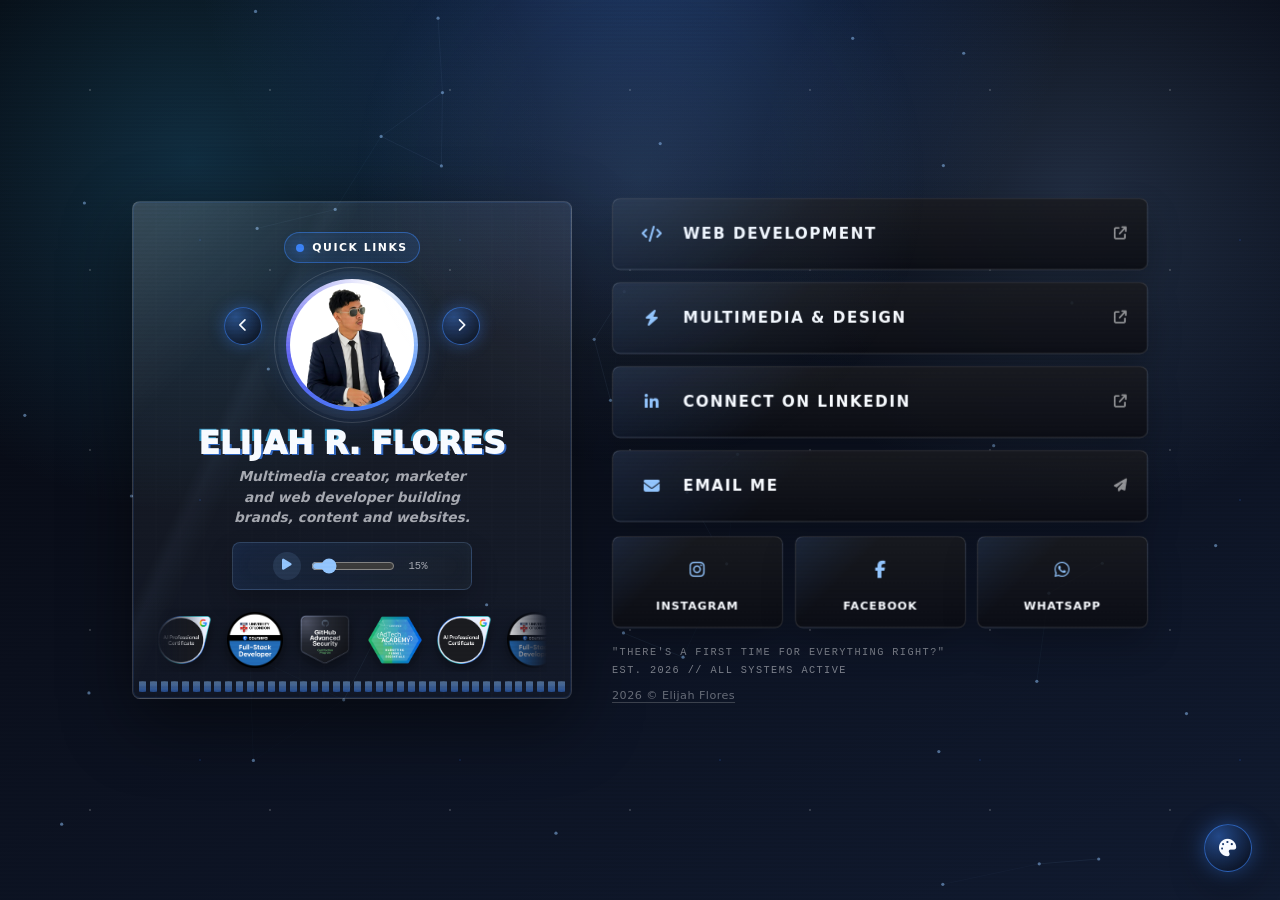
==== commit 62ab1657: "Links footer: 2026 © Elijah Flores (links to About) Co-Authored-By: Claude Sonnet 5.5 <noreply@anthr" ====
--- a/index.html
+++ b/index.html
@@ -219,7 +219,7 @@
         <footer>
             <p class="timestamp">"There's a first time for everything right?"</p>
             <p class="timestamp">EST. 2026 // ALL SYSTEMS ACTIVE</p>
-            <p class="footer-credit"><a href="about/" title="About Elijah Lord Andrei R. Flores - Elijah Flores, web developer, multimedia and marketing">Elijah Lord Andrei R. Flores</a></p>
+            <p class="footer-credit"><a href="about/" title="About Elijah Lord Andrei R. Flores - Elijah Flores, web developer, multimedia and marketing">2026 &copy; Elijah Flores</a></p>
         </footer>
     </main>
 
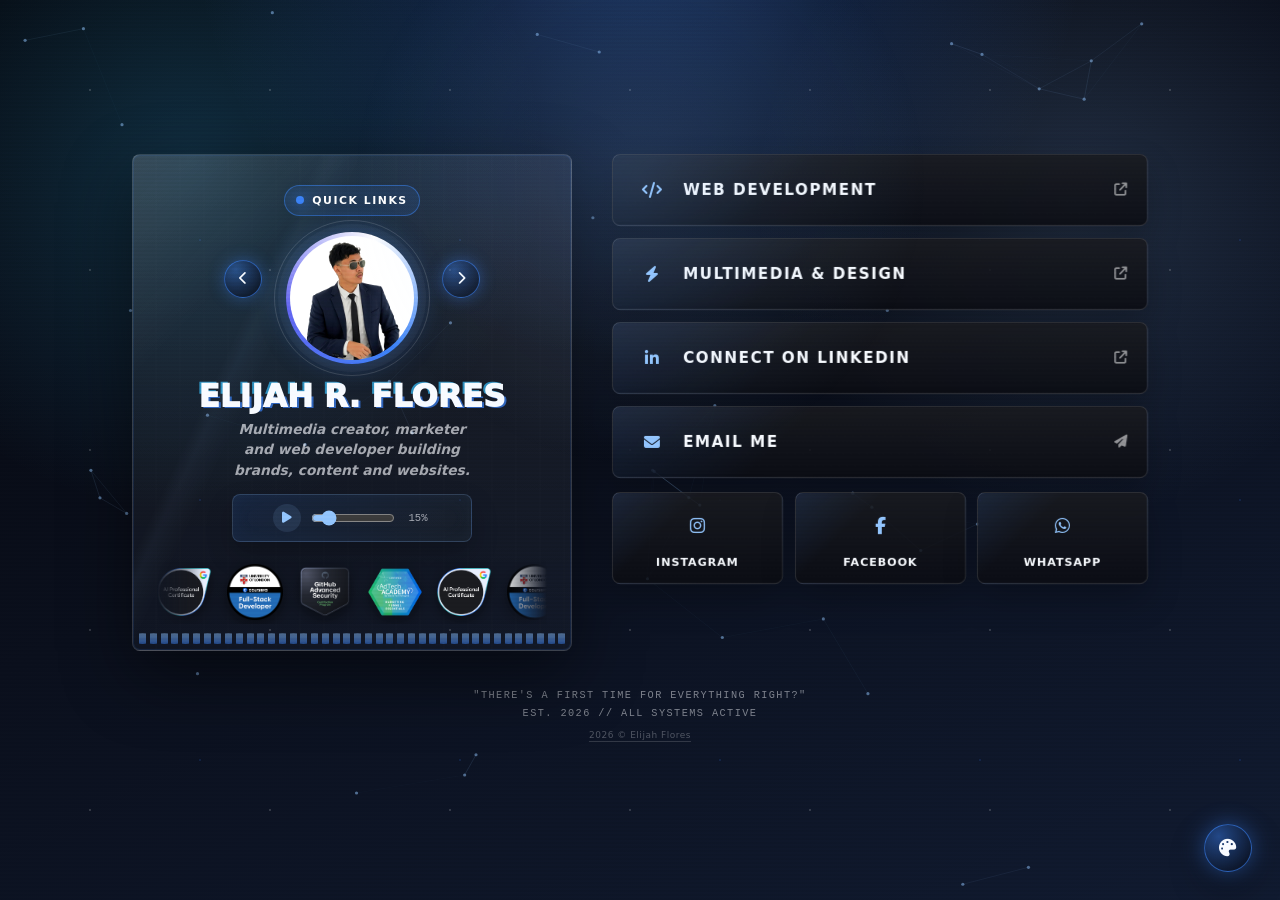
==== commit 6cb4d1df: "Add gradient spider favicon; center footer on desktop, smaller copyright link Co-Authored-By: Claude" ====
--- a/index.html
+++ b/index.html
@@ -29,6 +29,10 @@
     <script type="application/ld+json">{"@context": "https://schema.org", "@type": "Person", "name": "Elijah Lord Andrei R. Flores", "givenName": "Elijah Lord Andrei", "familyName": "Flores", "alternateName": ["Elijah Flores", "Elijah R. Flores", "Elijah Lord Andrei Flores", "Elijah Lord Andrei R. Flores", "Elijah", "primelordd"], "url": "https://www.elijahflores.xyz/", "image": "https://www.elijahflores.xyz/images/og/elijah-flores-links.jpg", "jobTitle": "Web Developer, Multimedia Creator and Marketer", "description": "Elijah Lord Andrei R. Flores (Elijah Flores) is a multimedia creator, marketer and web developer. Find his web development work, portfolio, LinkedIn, email and social links in one place.", "knowsAbout": ["Web development", "Full-stack development", "Multimedia", "Digital marketing", "Social media content", "Branding", "Generative AI"], "sameAs": ["https://www.elijahflores.xyz/web-development/", "https://elijahportfolio.xyz", "https://www.linkedin.com/in/elijahlordandreiflores/", "https://www.instagram.com/primelordd", "https://www.facebook.com/dreiixx1/"]}</script>
     <script type="application/ld+json">{"@context": "https://schema.org", "@type": "WebSite", "name": "Elijah R. Flores | Links", "alternateName": ["Elijah Flores Links", "Elijah Lord Andrei R. Flores"], "url": "https://www.elijahflores.xyz/", "inLanguage": "en", "author": {"@type": "Person", "name": "Elijah Lord Andrei R. Flores"}}</script>
     <script>try{var t=localStorage.getItem("quicklinks_theme");if(t)document.documentElement.dataset.theme=t}catch(e){}</script>
+    <link rel="icon" href="favicon.svg" type="image/svg+xml">
+    <link rel="icon" href="favicon-32.png" type="image/png" sizes="32x32">
+    <link rel="icon" href="favicon.ico" sizes="48x48">
+    <link rel="apple-touch-icon" href="apple-touch-icon.png">
     <link rel="stylesheet" href="style.css">
     <link rel="stylesheet" href="https://cdnjs.cloudflare.com/ajax/libs/font-awesome/6.4.0/css/all.min.css">
 </head>
--- a/style.css
+++ b/style.css
@@ -1657,3 +1657,10 @@
 .footer-credit { margin-top: 10px; font-size: 0.7rem; letter-spacing: 0.04em; }
 .footer-credit a { color: inherit; text-decoration: underline; text-decoration-color: rgba(255, 255, 255, 0.25); text-underline-offset: 3px; opacity: 0.8; transition: opacity 200ms ease; }
 .footer-credit a:hover, .footer-credit a:focus-visible { opacity: 1; }
+
+/* Footer: centered at the bottom on desktop; smaller copyright link */
+@media (min-width: 960px) {
+    .container > footer { grid-column: 1 / -1; grid-row: 5; align-self: end; justify-self: center; margin-top: 36px; padding-bottom: 6px; text-align: center; }
+}
+.footer-credit { font-size: 0.56rem; letter-spacing: 0.06em; margin-top: 8px; }
+.footer-credit a { opacity: 0.6; }
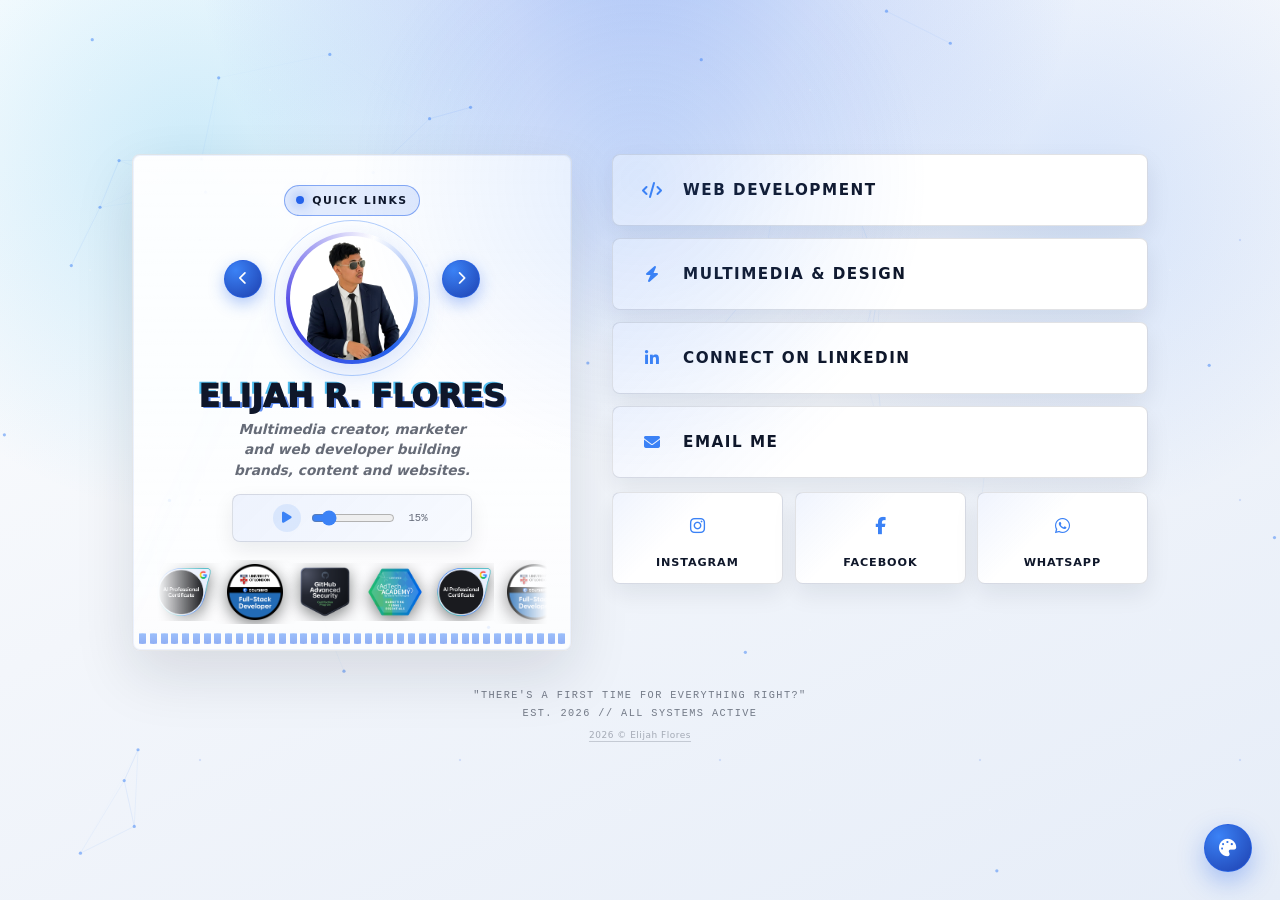
==== commit d17486f8: "Make the default theme white instead of blue Co-Authored-By: Claude Sonnet 5.5 <noreply@anthropic.co" ====
--- a/index.html
+++ b/index.html
@@ -3,7 +3,7 @@
 <head>
     <meta charset="UTF-8">
     <meta name="viewport" content="width=device-width, initial-scale=1.0">
-    <meta name="theme-color" content="#04060c">
+    <meta name="theme-color" content="#f4f7fb">
     <meta name="description" content="Elijah Lord Andrei R. Flores (Elijah Flores) is a multimedia creator, marketer and web developer. Find his web development work, portfolio, LinkedIn, email and social links in one place.">
     <meta name="keywords" content="Elijah Lord Andrei R. Flores, Elijah Flores, Elijah R. Flores, Elijah, Elijah Flores web developer, Elijah Flores portfolio, Elijah Flores links, multimedia, marketing, web developer, full-stack developer">
     <meta name="author" content="Elijah Lord Andrei R. Flores">
--- a/style.css
+++ b/style.css
@@ -1664,3 +1664,51 @@
 }
 .footer-credit { font-size: 0.56rem; letter-spacing: 0.06em; margin-top: 8px; }
 .footer-credit a { opacity: 0.6; }
+
+/* Profile ring: the outline around the photo follows each theme's photo shape and colour. */
+.profile-frame::before { border-color: rgba(var(--electric-rgb), 0.38); }
+html[data-theme="cartoon"] .profile-frame::before,
+html[data-theme="ironman"] .profile-frame::before,
+html[data-theme="vaporwave"] .profile-frame::before { border-radius: 50%; transform: none; }
+html[data-theme="batman"] .profile-frame::before { border-radius: 14% 14% 50% 50% / 10% 10% 40% 40%; transform: none; }
+html[data-theme="terminal"] .profile-frame::before { border-radius: 0; transform: none; }
+html[data-theme="aurora"] .profile-frame::before { border-radius: 38% 62% 55% 45% / 45% 40% 60% 55%; transform: none; }
+html[data-theme="cartoon"] .profile-frame::before { border: 2px dashed #000; }
+/* Cyberpunk: the frame is clipped to a chamfered shape, which would hide its own ring, so the ring is drawn on the stage with the same chamfered corners. */
+html[data-theme="cyberpunk"] .profile-frame::before { display: none; }
+html[data-theme="cyberpunk"] .profile-stage::before {
+    content: ""; position: absolute; inset: -12px; z-index: 0; pointer-events: none;
+    background: rgba(var(--electric-rgb), 0.5);
+    clip-path: polygon(evenodd,
+        0 0, calc(100% - 28px) 0, 100% 28px, 100% 100%, 28px 100%, 0 calc(100% - 28px),
+        1px 1px, calc(100% - 27.6px) 1px, calc(100% - 1px) 27.6px, calc(100% - 1px) calc(100% - 1px), 27.6px calc(100% - 1px), 1px calc(100% - 27.6px));
+}
+
+/* ---------- Default theme: White ---------- */
+html[data-theme="default"] {
+    color-scheme: light;
+    --void: #f4f7fb; --void-2: #ffffff; --ink: #0f172a;
+    --panel: rgba(255, 255, 255, 0.82); --panel-strong: rgba(255, 255, 255, 0.96);
+    --chrome: #0f172a; --muted: rgba(15, 23, 42, 0.64); --faint: rgba(15, 23, 42, 0.14);
+    --red: #2563eb; --red-rgb: 37, 99, 235; --accent2: #4f46e5;
+    --electric: #3b82f6; --electric-rgb: 59, 130, 246; --cyan: #0ea5e9; --cyan-rgb: 14, 165, 233;
+    --bg-a: #ffffff; --bg-b: #f3f6fb; --bg-c: #e6edf8;
+    --shadow-red: 0 10px 28px rgba(var(--red-rgb), 0.18);
+}
+html[data-theme="default"] body::before { opacity: 0; }
+html[data-theme="default"] .signal-pill { color: var(--chrome); }
+html[data-theme="default"] .theme-toggle { color: #fff; background: radial-gradient(circle at 30% 25%, #3b82f6, #1e40af); box-shadow: 0 10px 26px rgba(37, 99, 235, 0.35); }
+html[data-theme="default"] .theme-backdrop { background: rgba(15, 23, 42, 0.45); }
+html[data-theme="default"] .theme-dialog { box-shadow: 0 30px 90px rgba(15, 23, 42, 0.25); }
+html[data-theme="default"] .theme-close, html[data-theme="default"] .theme-option { background: rgba(15, 23, 42, 0.05); border-color: rgba(15, 23, 42, 0.12); }
+html[data-theme="default"] .profile { background: linear-gradient(180deg, rgba(255, 255, 255, 0.95), rgba(255, 255, 255, 0.78)); border-color: rgba(15, 23, 42, 0.1); box-shadow: 0 24px 60px rgba(15, 23, 42, 0.12), inset 0 0 0 1px rgba(var(--red-rgb), 0.08); }
+html[data-theme="default"] .universal-btn, html[data-theme="default"] .social-chip {
+    background: linear-gradient(135deg, rgba(var(--red-rgb), 0.07), transparent 40%), #ffffff;
+    border-color: rgba(15, 23, 42, 0.12); box-shadow: 0 10px 24px rgba(15, 23, 42, 0.08);
+}
+html[data-theme="default"] .universal-btn::before { background: linear-gradient(90deg, transparent, rgba(var(--red-rgb), 0.1), transparent); }
+html[data-theme="default"] .volume-control { background: linear-gradient(135deg, rgba(var(--red-rgb), 0.08), rgba(var(--electric-rgb), 0.04)), #fff; border-color: rgba(15, 23, 42, 0.12); box-shadow: 0 8px 20px rgba(15, 23, 42, 0.08); }
+html[data-theme="default"] footer { color: rgba(15, 23, 42, 0.55); }
+html[data-theme="default"] .footer-credit a { text-decoration-color: rgba(15, 23, 42, 0.3); }
+html[data-theme="default"] .theme-step { color: #fff; background: radial-gradient(circle at 30% 25%, #3b82f6, #1e40af); box-shadow: 0 6px 16px rgba(37, 99, 235, 0.35); }
+html[data-theme="default"] .back-to-top { background: #fff; color: var(--chrome); }
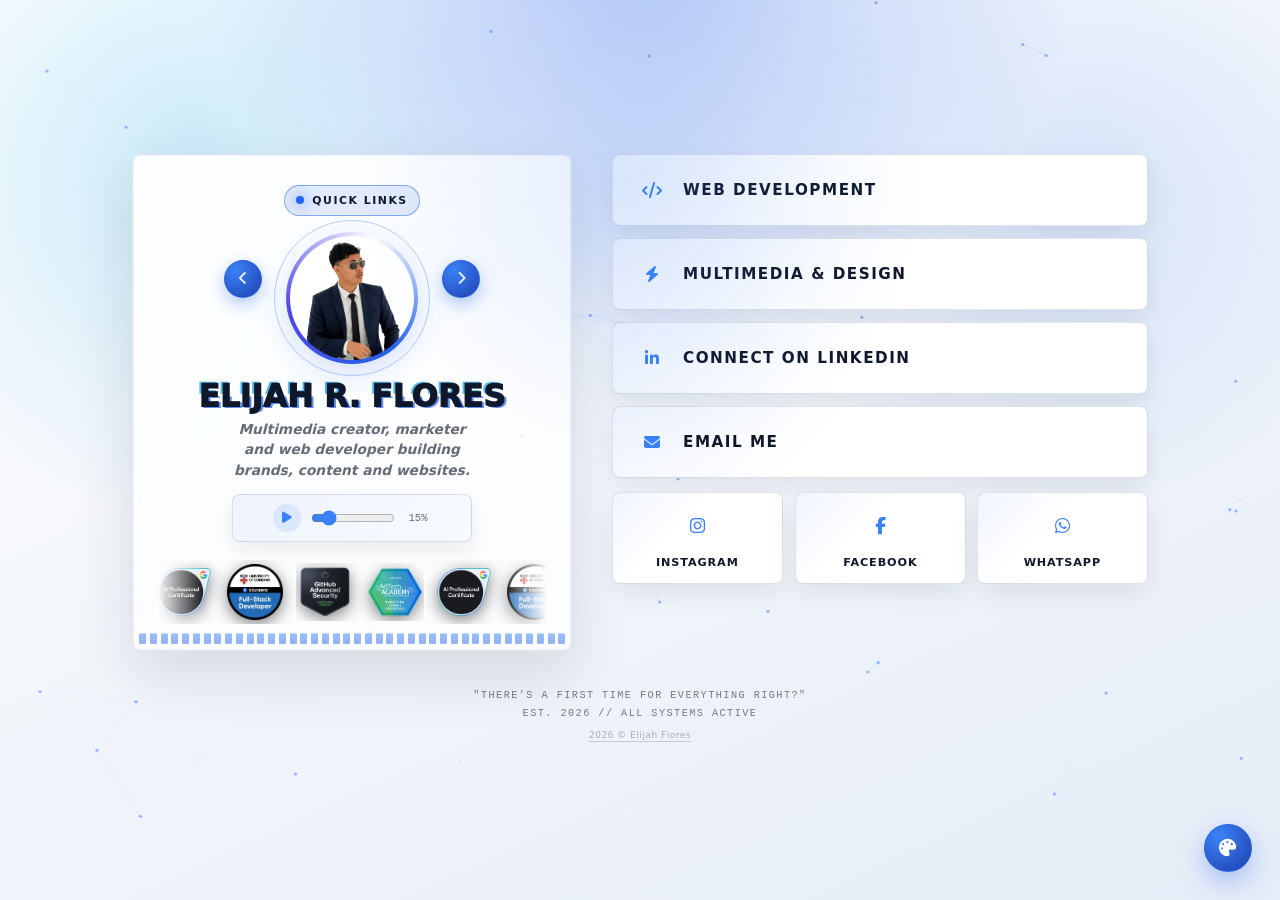
==== commit dfdad319: "Prompt in-app browser visitors to open in a real browser Co-Authored-By: Claude Sonnet 5.5 <noreply@" ====
--- a/index.html
+++ b/index.html
@@ -237,5 +237,6 @@
     <script src="script.js"></script>
     <script src="spider-web.js"></script>
     <!-- <script src="slideshow.js"></script> -->
+  <script src="/inapp.js" defer></script>
 </body>
 </html>
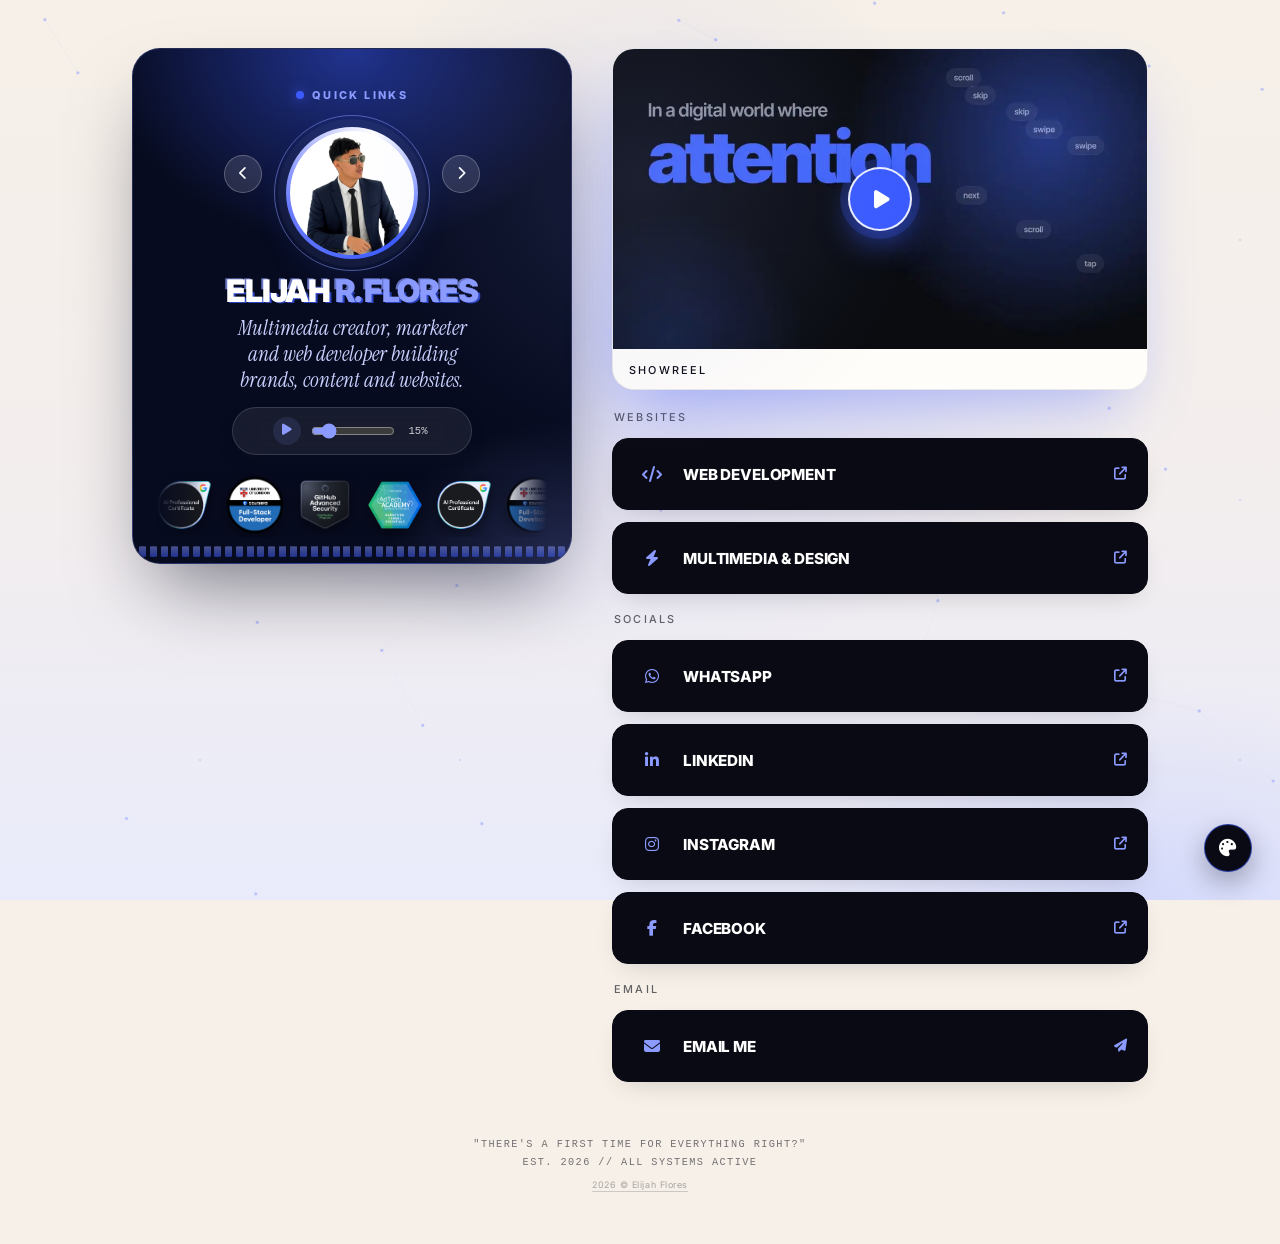
==== commit 8df5f3a9: "QuickLinks: showreel video, grouped buttons, showreel-branded default theme Co-Authored-By: Claude S" ====
--- a/index.html
+++ b/index.html
@@ -3,7 +3,7 @@
 <head>
     <meta charset="UTF-8">
     <meta name="viewport" content="width=device-width, initial-scale=1.0">
-    <meta name="theme-color" content="#f4f7fb">
+    <meta name="theme-color" content="#f6f0e8">
     <meta name="description" content="Elijah Lord Andrei R. Flores (Elijah Flores) is a multimedia creator, marketer and web developer. Find his web development work, portfolio, LinkedIn, email and social links in one place.">
     <meta name="keywords" content="Elijah Lord Andrei R. Flores, Elijah Flores, Elijah R. Flores, Elijah, Elijah Flores web developer, Elijah Flores portfolio, Elijah Flores links, multimedia, marketing, web developer, full-stack developer">
     <meta name="author" content="Elijah Lord Andrei R. Flores">
@@ -33,6 +33,9 @@
     <link rel="icon" href="favicon-32.png" type="image/png" sizes="32x32">
     <link rel="icon" href="favicon.ico" sizes="48x48">
     <link rel="apple-touch-icon" href="apple-touch-icon.png">
+    <link rel="preconnect" href="https://fonts.googleapis.com">
+    <link rel="preconnect" href="https://fonts.gstatic.com" crossorigin>
+    <link rel="stylesheet" href="https://fonts.googleapis.com/css2?family=Inter:wght@500;700;800;900&family=Instrument+Serif:ital@1&display=swap">
     <link rel="stylesheet" href="style.css">
     <link rel="stylesheet" href="https://cdnjs.cloudflare.com/ajax/libs/font-awesome/6.4.0/css/all.min.css">
 </head>
@@ -76,7 +79,7 @@
                 <button class="theme-step prev" id="theme-prev" type="button" aria-label="Previous theme"><i data-icon="prev" class="fa-solid fa-chevron-left"></i></button>
                     <button class="theme-step next" id="theme-next" type="button" aria-label="Next theme"><i data-icon="next" class="fa-solid fa-chevron-right"></i></button>
             </div>
-            <h1 class="glitch" data-text="ELIJAH R. FLORES">ELIJAH R. FLORES</h1>
+            <h1 class="glitch" data-text="ELIJAH R. FLORES">ELIJAH <span class="name-accent">R. FLORES</span></h1>
             <p class="profile-bio" id="profile-bio">Multimedia creator, marketer and web developer building brands, content and websites.</p>
                         <div class="volume-control" id="volume-control" aria-label="Background music controls">
                 <button class="music-toggle" id="music-toggle" type="button" aria-label="Pause music">
@@ -163,7 +166,18 @@
         </section>
         -->
 
-        <nav class="link-grid" aria-label="Quick links">
+        <figure class="reel" data-reel>
+            <div class="reel-screen">
+                <video class="reel-video" src="video/marketing.mp4" poster="video/marketing-poster.webp" muted loop playsinline preload="none" aria-label="Showreel"></video>
+                <button class="reel-play" type="button" aria-label="Play showreel">
+                    <i class="fa-solid fa-play" aria-hidden="true"></i>
+                </button>
+            </div>
+            <figcaption class="reel-caption"><strong>Showreel</strong></figcaption>
+        </figure>
+
+        <nav class="link-grid group" aria-labelledby="grp-websites">
+            <h2 class="group-title" id="grp-websites">Websites</h2>
             <a href="web-development/" class="universal-btn" target="_blank" rel="noopener noreferrer">
                 <div class="btn-content">
                     <i data-icon="web" class="fa-solid fa-code"></i>
@@ -172,7 +186,6 @@
                 <i data-icon="ext" class="fa-solid fa-arrow-up-right-from-square btn-arrow"></i>
                 <div class="btn-shimmer"></div>
             </a>
-
             <a href="https://elijahportfolio.xyz" class="universal-btn" target="_blank" rel="noopener noreferrer">
                 <div class="btn-content">
                     <i data-icon="portfolio" class="fa-solid fa-bolt"></i>
@@ -181,18 +194,46 @@
                 <i data-icon="ext" class="fa-solid fa-arrow-up-right-from-square btn-arrow"></i>
                 <div class="btn-shimmer"></div>
             </a>
-
+        </nav>
+
+        <nav class="link-grid group" aria-labelledby="grp-socials">
+            <h2 class="group-title" id="grp-socials">Socials</h2>
+            <a href="https://wa.me/639694589629" class="universal-btn" target="_blank" rel="noopener noreferrer">
+                <div class="btn-content">
+                    <i class="fa-brands fa-whatsapp"></i>
+                    <span>WhatsApp</span>
+                </div>
+                <i data-icon="ext" class="fa-solid fa-arrow-up-right-from-square btn-arrow"></i>
+                <div class="btn-shimmer"></div>
+            </a>
             <a href="https://www.linkedin.com/in/elijahlordandreiflores/" class="universal-btn" target="_blank" rel="noopener noreferrer">
                 <div class="btn-content">
                     <i class="fa-brands fa-linkedin-in"></i>
-                    <span>Connect on LinkedIn</span>
+                    <span>LinkedIn</span>
+                </div>
+                <i data-icon="ext" class="fa-solid fa-arrow-up-right-from-square btn-arrow"></i>
+                <div class="btn-shimmer"></div>
+            </a>
+            <a href="https://www.instagram.com/primelordd" class="universal-btn" target="_blank" rel="noopener noreferrer">
+                <div class="btn-content">
+                    <i class="fa-brands fa-instagram"></i>
+                    <span>Instagram</span>
+                </div>
+                <i data-icon="ext" class="fa-solid fa-arrow-up-right-from-square btn-arrow"></i>
+                <div class="btn-shimmer"></div>
+            </a>
+            <a href="https://www.facebook.com/dreiixx1/" class="universal-btn" target="_blank" rel="noopener noreferrer">
+                <div class="btn-content">
+                    <i class="fa-brands fa-facebook-f"></i>
+                    <span>Facebook</span>
                 </div>
                 <i data-icon="ext" class="fa-solid fa-arrow-up-right-from-square btn-arrow"></i>
                 <div class="btn-shimmer"></div>
             </a>
         </nav>
 
-        <nav class="link-grid contact-grid" aria-label="Contact links">
+        <nav class="link-grid group contact-grid" aria-labelledby="grp-email">
+            <h2 class="group-title" id="grp-email">Email</h2>
             <a href="mailto:elijahflores0204@gmail.com" class="universal-btn" target="_blank" rel="noopener noreferrer">
                 <div class="btn-content">
                     <i data-icon="mail" class="fa-solid fa-envelope"></i>
@@ -200,23 +241,6 @@
                 </div>
                 <i data-icon="send" class="fa-solid fa-paper-plane btn-arrow"></i>
                 <div class="btn-shimmer"></div>
-            </a>
-        </nav>
-
-        <nav class="social-grid" aria-label="Social links">
-            <a href="https://www.instagram.com/primelordd" class="social-chip" target="_blank" rel="noopener noreferrer" aria-label="Instagram">
-                <i class="fa-brands fa-instagram"></i>
-                <span>Instagram</span>
-            </a>
-
-            <a href="https://www.facebook.com/dreiixx1/" class="social-chip" target="_blank" rel="noopener noreferrer" aria-label="Facebook">
-                <i class="fa-brands fa-facebook-f"></i>
-                <span>Facebook</span>
-            </a>
-
-            <a href="https://wa.me/639694589629" class="social-chip" target="_blank" rel="noopener noreferrer" aria-label="WhatsApp">
-                <i class="fa-brands fa-whatsapp"></i>
-                <span>WhatsApp</span>
             </a>
         </nav>
 
@@ -231,11 +255,13 @@
 
     <button class="back-to-top" id="back-to-top" type="button" aria-label="Back to top">
         <i data-icon="top" class="fa-solid fa-chevron-up"></i>
+        <span>Back to top</span>
     </button>
 
     <script src="theme.js"></script>
     <script src="script.js"></script>
     <script src="spider-web.js"></script>
+    <script src="reel.js" defer></script>
     <!-- <script src="slideshow.js"></script> -->
   <script src="/inapp.js" defer></script>
 </body>
--- a/style.css
+++ b/style.css
@@ -1712,3 +1712,127 @@
 html[data-theme="default"] .footer-credit a { text-decoration-color: rgba(15, 23, 42, 0.3); }
 html[data-theme="default"] .theme-step { color: #fff; background: radial-gradient(circle at 30% 25%, #3b82f6, #1e40af); box-shadow: 0 6px 16px rgba(37, 99, 235, 0.35); }
 html[data-theme="default"] .back-to-top { background: #fff; color: var(--chrome); }
+
+/* Marketing showreel card */
+.reel { position: relative; margin: 0 0 12px; border: 1px solid rgba(255, 255, 255, 0.15); border-radius: var(--radius); background: var(--panel-strong); box-shadow: 0 18px 50px rgba(0, 0, 0, 0.45), var(--shadow-red); overflow: hidden; }
+.reel-screen { position: relative; aspect-ratio: 16 / 9; background: #000; }
+.reel-video { display: block; width: 100%; height: 100%; object-fit: cover; }
+.reel-play {
+    position: absolute; left: 50%; top: 50%; display: grid; place-items: center;
+    width: 64px; height: 64px; border-radius: 50%;
+    background: var(--red); color: #fff; font-size: 1.3rem; padding-left: 4px;
+    border: 2px solid rgba(255, 255, 255, 0.9);
+    box-shadow: 0 0 0 8px rgba(var(--red-rgb), 0.28), 0 0 28px rgba(var(--red-rgb), 0.6);
+    transform: translate(-50%, -50%); cursor: pointer;
+    transition: transform 200ms ease, opacity 200ms ease;
+}
+.reel-play:hover { transform: translate(-50%, -50%) scale(1.08); }
+.reel.is-playing .reel-play { opacity: 0; pointer-events: none; }
+
+/* Desktop: profile card stays put while the right column (video first) scrolls */
+@media (min-width: 960px) {
+    .container > .profile { position: sticky; top: 32px; align-self: start; grid-row: 1 / span 4; }
+    .container > .reel { grid-column: 2; grid-row: 1; align-self: start; margin-bottom: 12px; }
+    .container > .link-grid { grid-row: 2; align-self: start; }
+    .container > .contact-grid { grid-row: 3; align-self: start; }
+    .container > .social-grid { grid-row: 4; align-self: start; }
+}
+
+/* ---------- Default theme, restyled to match the showreel branding ----------
+   Warm cream, near-black ink, electric blue + periwinkle, tight bold sans with a serif italic accent. */
+html[data-theme="default"] {
+    --void: #f6f0e8; --void-2: #fffdf9; --ink: #0a0a14;
+    --panel: rgba(255, 253, 249, 0.8); --panel-strong: #fffdf9;
+    --chrome: #0a0a14; --muted: rgba(10, 10, 20, 0.62); --faint: rgba(10, 10, 20, 0.12);
+    --red: #3b5bff; --red-rgb: 59, 91, 255; --accent2: #6b7cff;
+    --electric: #8b9bff; --electric-rgb: 139, 155, 255; --cyan: #8b9bff; --cyan-rgb: 139, 155, 255;
+    --bg-a: #f6f0e8; --bg-b: #f3eeee; --bg-c: #e9ebfb;
+    --radius: 18px;
+    --shadow-red: 0 14px 34px rgba(var(--red-rgb), 0.16);
+    --serif: "Instrument Serif", Georgia, "Times New Roman", serif;
+}
+html[data-theme="default"] .space-background {
+    background:
+        radial-gradient(ellipse 60% 50% at 50% 38%, rgba(var(--electric-rgb), 0.32), transparent 70%),
+        radial-gradient(ellipse 40% 35% at 90% 100%, rgba(var(--red-rgb), 0.12), transparent 70%),
+        linear-gradient(180deg, var(--bg-a), var(--bg-b) 55%, var(--bg-c));
+}
+html[data-theme="default"] .signal-pill { border-color: transparent; background: transparent; color: var(--red); padding-inline: 0; letter-spacing: 0.22em; }
+html[data-theme="default"] .profile { border-radius: 28px; background: rgba(255, 253, 249, 0.72); border-color: rgba(10, 10, 20, 0.08); box-shadow: 0 30px 70px -20px rgba(var(--red-rgb), 0.22), 0 2px 0 rgba(255, 255, 255, 0.8) inset; }
+html[data-theme="default"] .profile::before { opacity: 0; }
+html[data-theme="default"] h1 { font-weight: 900; letter-spacing: -0.04em; line-height: 0.95; color: var(--ink); }
+html[data-theme="default"] .profile-bio { max-width: 360px; font-family: var(--serif); font-style: italic; font-weight: 400; font-size: 1.3rem; line-height: 1.25; color: var(--red); letter-spacing: 0; }
+html[data-theme="default"] .universal-btn, html[data-theme="default"] .social-chip {
+    border-radius: 16px; background: #fffdf9; border-color: rgba(10, 10, 20, 0.08);
+    box-shadow: 0 10px 28px -12px rgba(10, 10, 20, 0.2); backdrop-filter: none;
+}
+html[data-theme="default"] .link-grid .universal-btn { background: var(--ink); color: #fff; border-color: var(--ink); }
+html[data-theme="default"] .link-grid .universal-btn i { color: var(--electric); }
+html[data-theme="default"] .btn-content span { font-weight: 800; letter-spacing: -0.01em; }
+@media (hover: hover) {
+    html[data-theme="default"] .universal-btn:hover, html[data-theme="default"] .social-chip:hover { border-color: var(--red); box-shadow: 0 16px 34px -12px rgba(var(--red-rgb), 0.45); }
+}
+html[data-theme="default"] .reel { border-radius: 22px; background: #fffdf9; border-color: rgba(10, 10, 20, 0.08); box-shadow: 0 30px 60px -24px rgba(var(--red-rgb), 0.4); }
+html[data-theme="default"] .reel-play { background: var(--red); box-shadow: 0 0 0 8px rgba(var(--red-rgb), 0.22), 0 14px 30px rgba(var(--red-rgb), 0.5); }
+html[data-theme="default"] .theme-toggle, html[data-theme="default"] .theme-step { background: var(--ink); box-shadow: 0 10px 26px rgba(10, 10, 20, 0.3); }
+html[data-theme="default"] .back-to-top { background: var(--ink); color: #fff; }
+html[data-theme="default"] .volume-control { background: #fffdf9; border-color: rgba(10, 10, 20, 0.08); border-radius: 999px; }
+html[data-theme="default"] footer { color: rgba(10, 10, 20, 0.55); }
+
+/* Showreel title */
+.reel-caption { padding: 9px 16px 11px; }
+.reel-caption strong { font-size: 0.68rem; font-weight: 500; letter-spacing: 0.2em; text-transform: uppercase; }
+
+/* Default theme, round two: dark navy profile card (the video's night scenes) on the cream page */
+html[data-theme="default"] .link-grid .universal-btn span { color: #fff; }
+html[data-theme="default"] .profile {
+    background:
+        radial-gradient(ellipse 80% 55% at 50% 0%, rgba(var(--red-rgb), 0.5), transparent 70%),
+        radial-gradient(ellipse 60% 40% at 100% 100%, rgba(var(--electric-rgb), 0.22), transparent 70%),
+        #070b1f;
+    border-color: rgba(var(--electric-rgb), 0.22);
+    box-shadow: 0 40px 80px -24px rgba(7, 11, 31, 0.55);
+    color: #fff;
+}
+html[data-theme="default"] .profile h1 { color: #fff; }
+html[data-theme="default"] .profile h1 .name-accent { color: var(--electric); }
+html[data-theme="default"] .profile .profile-bio { color: #c9d1ff; }
+html[data-theme="default"] .profile .signal-pill { color: var(--electric); }
+html[data-theme="default"] .profile .volume-control { background: rgba(255, 255, 255, 0.07); border-color: rgba(255, 255, 255, 0.14); color: #fff; }
+html[data-theme="default"] .profile .volume-control span { color: rgba(255, 255, 255, 0.75); }
+html[data-theme="default"] .profile .theme-step { background: rgba(255, 255, 255, 0.12); box-shadow: none; border: 1px solid rgba(255, 255, 255, 0.25); }
+html[data-theme="default"] .profile-frame::before { border-color: rgba(var(--electric-rgb), 0.5); }
+html[data-theme="default"] .profile #vol-percentage { color: rgba(255, 255, 255, 0.8); }
+
+/* Social buttons: icon only, bigger */
+.social-chip { min-height: 84px; }
+.social-chip span { position: absolute; width: 1px; height: 1px; margin: -1px; overflow: hidden; clip-path: inset(50%); white-space: nowrap; }
+.social-chip i { width: auto; height: auto; font-size: 2.1rem; }
+@media (min-width: 960px) { .social-chip { min-height: 96px; } .social-chip i { font-size: 2.4rem; } }
+html[data-theme="default"] .social-chip { background: var(--ink); border-color: var(--ink); }
+html[data-theme="default"] .social-chip i { color: var(--electric); }
+
+/* Back to top: small labelled pill at the bottom middle on phones and tablets */
+.back-to-top span { display: none; }
+@media (max-width: 959.98px) {
+    .back-to-top {
+        right: auto; left: 50%; bottom: 14px; width: auto; height: auto; padding: 8px 14px; gap: 6px;
+        grid-auto-flow: column; transform: translate(-50%, 10px);
+    }
+    .back-to-top.is-visible { transform: translate(-50%, 0); }
+    .back-to-top i { font-size: 0.7rem; }
+    .back-to-top span { display: inline; font-size: 0.68rem; font-weight: 800; letter-spacing: 0.12em; text-transform: uppercase; }
+}
+
+/* Grouped buttons: Websites / Socials / Email */
+.group-title { margin: 0 2px 2px; color: var(--muted); font-size: 0.68rem; font-weight: 500; letter-spacing: 0.2em; text-transform: uppercase; }
+.group .universal-btn:nth-of-type(n) { animation-delay: 420ms; }
+.group + .group { margin-top: 18px; }
+@media (min-width: 960px) {
+    .container > .group { grid-column: 2; align-self: start; margin-top: 0; margin-bottom: 18px; }
+    .container > .group:nth-of-type(1) { grid-row: 2; }
+    .container > .group:nth-of-type(2) { grid-row: 3; }
+    .container > .group:nth-of-type(3) { grid-row: 4; }
+}
+.reel + .group { margin-top: 20px; }
+@media (min-width: 960px) { .container > .reel + .group { margin-top: 8px; } }
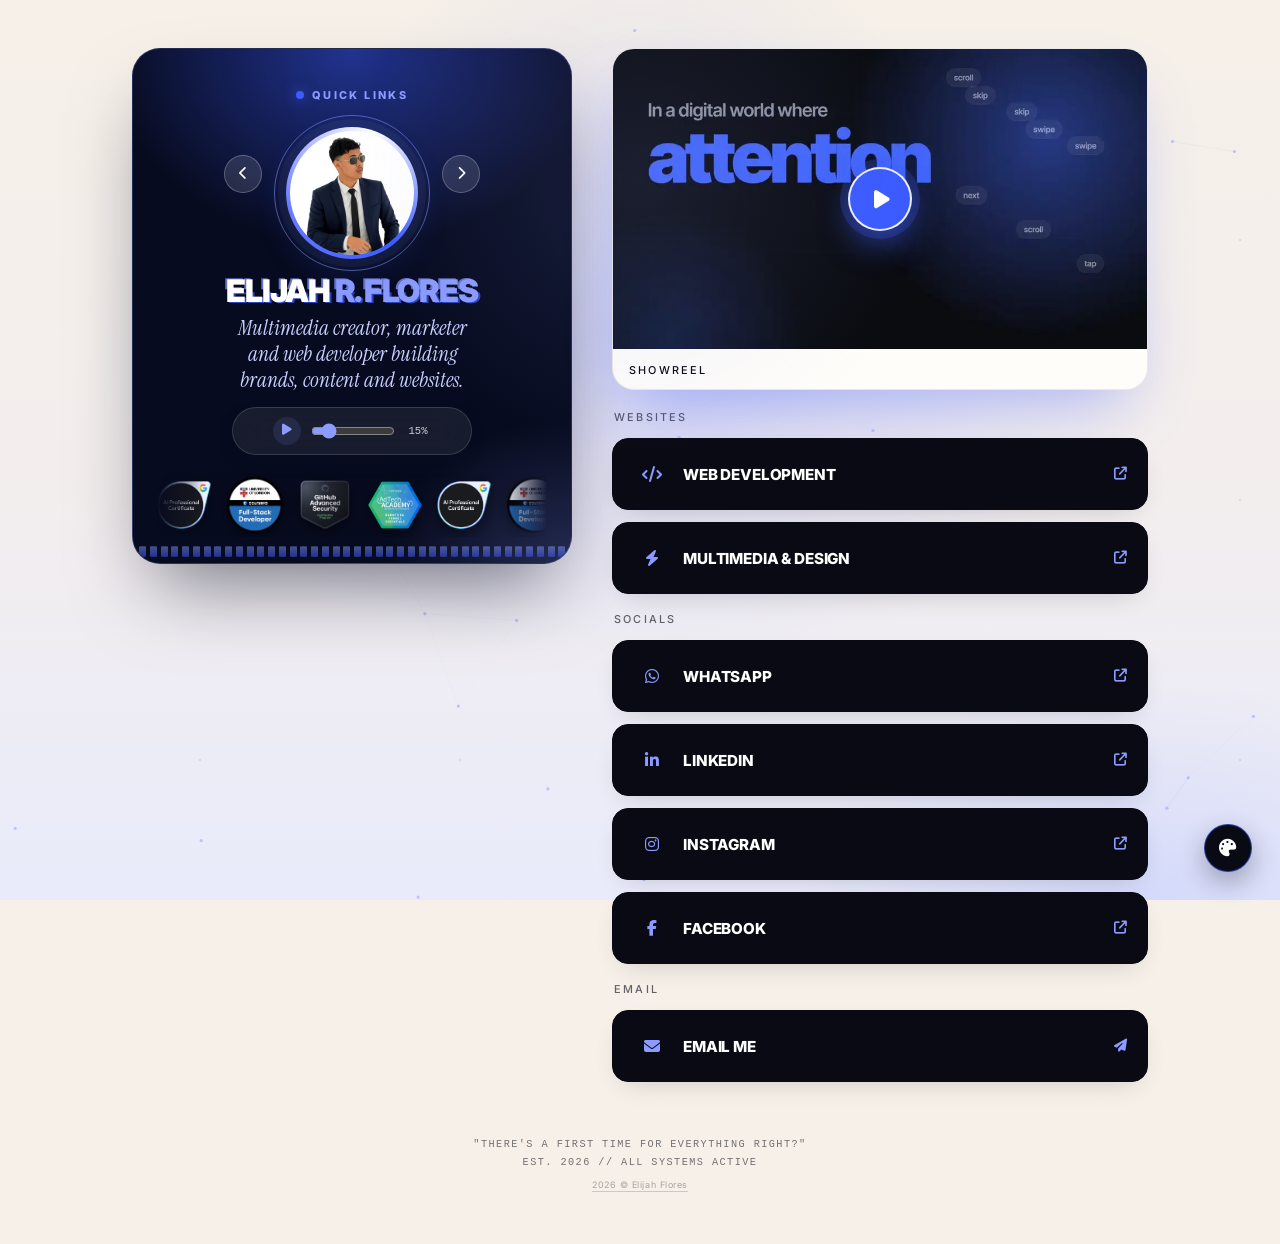
==== commit eba86620: "Cache-bust CSS/JS and make them revalidate so visitors never mix old and new files Co-Authored-By: C" ====
--- a/index.html
+++ b/index.html
@@ -36,7 +36,7 @@
     <link rel="preconnect" href="https://fonts.googleapis.com">
     <link rel="preconnect" href="https://fonts.gstatic.com" crossorigin>
     <link rel="stylesheet" href="https://fonts.googleapis.com/css2?family=Inter:wght@500;700;800;900&family=Instrument+Serif:ital@1&display=swap">
-    <link rel="stylesheet" href="style.css">
+    <link rel="stylesheet" href="style.css?v=20261022">
     <link rel="stylesheet" href="https://cdnjs.cloudflare.com/ajax/libs/font-awesome/6.4.0/css/all.min.css">
 </head>
 <body>
@@ -258,10 +258,10 @@
         <span>Back to top</span>
     </button>
 
-    <script src="theme.js"></script>
-    <script src="script.js"></script>
-    <script src="spider-web.js"></script>
-    <script src="reel.js" defer></script>
+    <script src="theme.js?v=20261022"></script>
+    <script src="script.js?v=20261022"></script>
+    <script src="spider-web.js?v=20261022"></script>
+    <script src="reel.js?v=20261022" defer></script>
     <!-- <script src="slideshow.js"></script> -->
   <script src="/inapp.js" defer></script>
 </body>
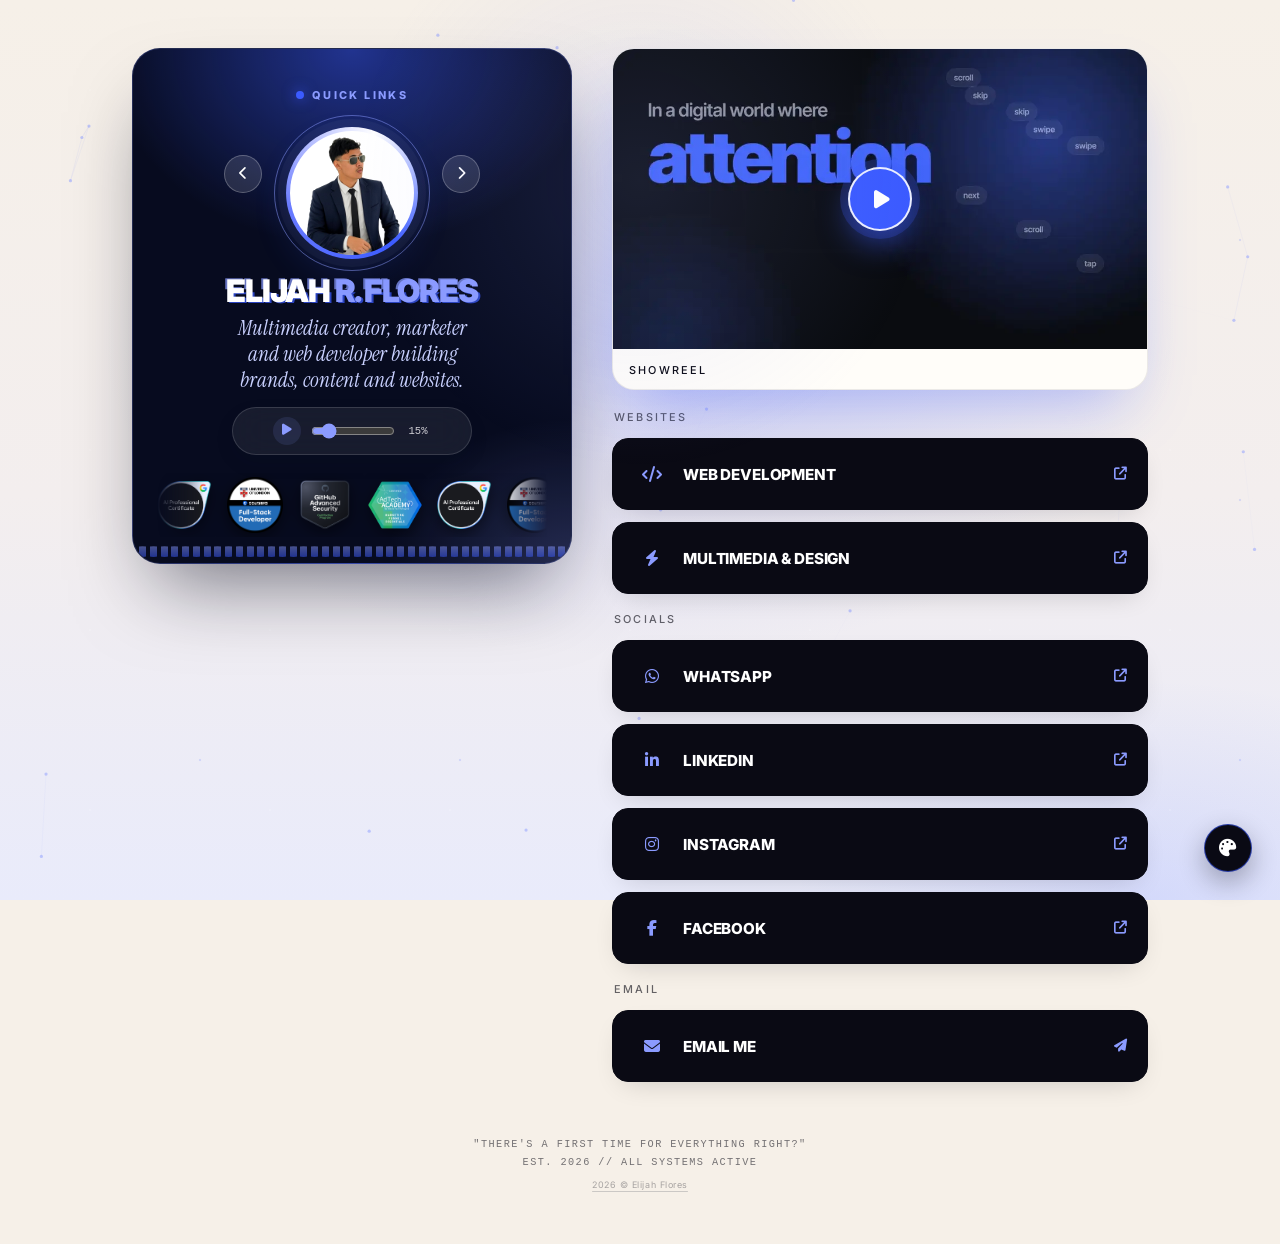
==== commit 4bbd87e3: "Fallbacks for in-app browsers without aspect-ratio/inset Co-Authored-By: Claude Sonnet 5.5 <noreply@" ====
--- a/index.html
+++ b/index.html
@@ -36,7 +36,7 @@
     <link rel="preconnect" href="https://fonts.googleapis.com">
     <link rel="preconnect" href="https://fonts.gstatic.com" crossorigin>
     <link rel="stylesheet" href="https://fonts.googleapis.com/css2?family=Inter:wght@500;700;800;900&family=Instrument+Serif:ital@1&display=swap">
-    <link rel="stylesheet" href="style.css?v=20261022">
+    <link rel="stylesheet" href="style.css?v=20261023">
     <link rel="stylesheet" href="https://cdnjs.cloudflare.com/ajax/libs/font-awesome/6.4.0/css/all.min.css">
 </head>
 <body>
@@ -258,10 +258,10 @@
         <span>Back to top</span>
     </button>
 
-    <script src="theme.js?v=20261022"></script>
-    <script src="script.js?v=20261022"></script>
-    <script src="spider-web.js?v=20261022"></script>
-    <script src="reel.js?v=20261022" defer></script>
+    <script src="theme.js?v=20261023"></script>
+    <script src="script.js?v=20261023"></script>
+    <script src="spider-web.js?v=20261023"></script>
+    <script src="reel.js?v=20261023" defer></script>
     <!-- <script src="slideshow.js"></script> -->
   <script src="/inapp.js" defer></script>
 </body>
--- a/style.css
+++ b/style.css
@@ -1836,3 +1836,9 @@
 }
 .reel + .group { margin-top: 20px; }
 @media (min-width: 960px) { .container > .reel + .group { margin-top: 8px; } }
+
+/* Older in-app browsers (Facebook/Instagram on older phones) without aspect-ratio: keep the video box 16:9 */
+@supports not (aspect-ratio: 16 / 9) {
+    .reel-screen { height: 0; padding-top: 56.25%; }
+    .reel-video { position: absolute; top: 0; left: 0; }
+}
